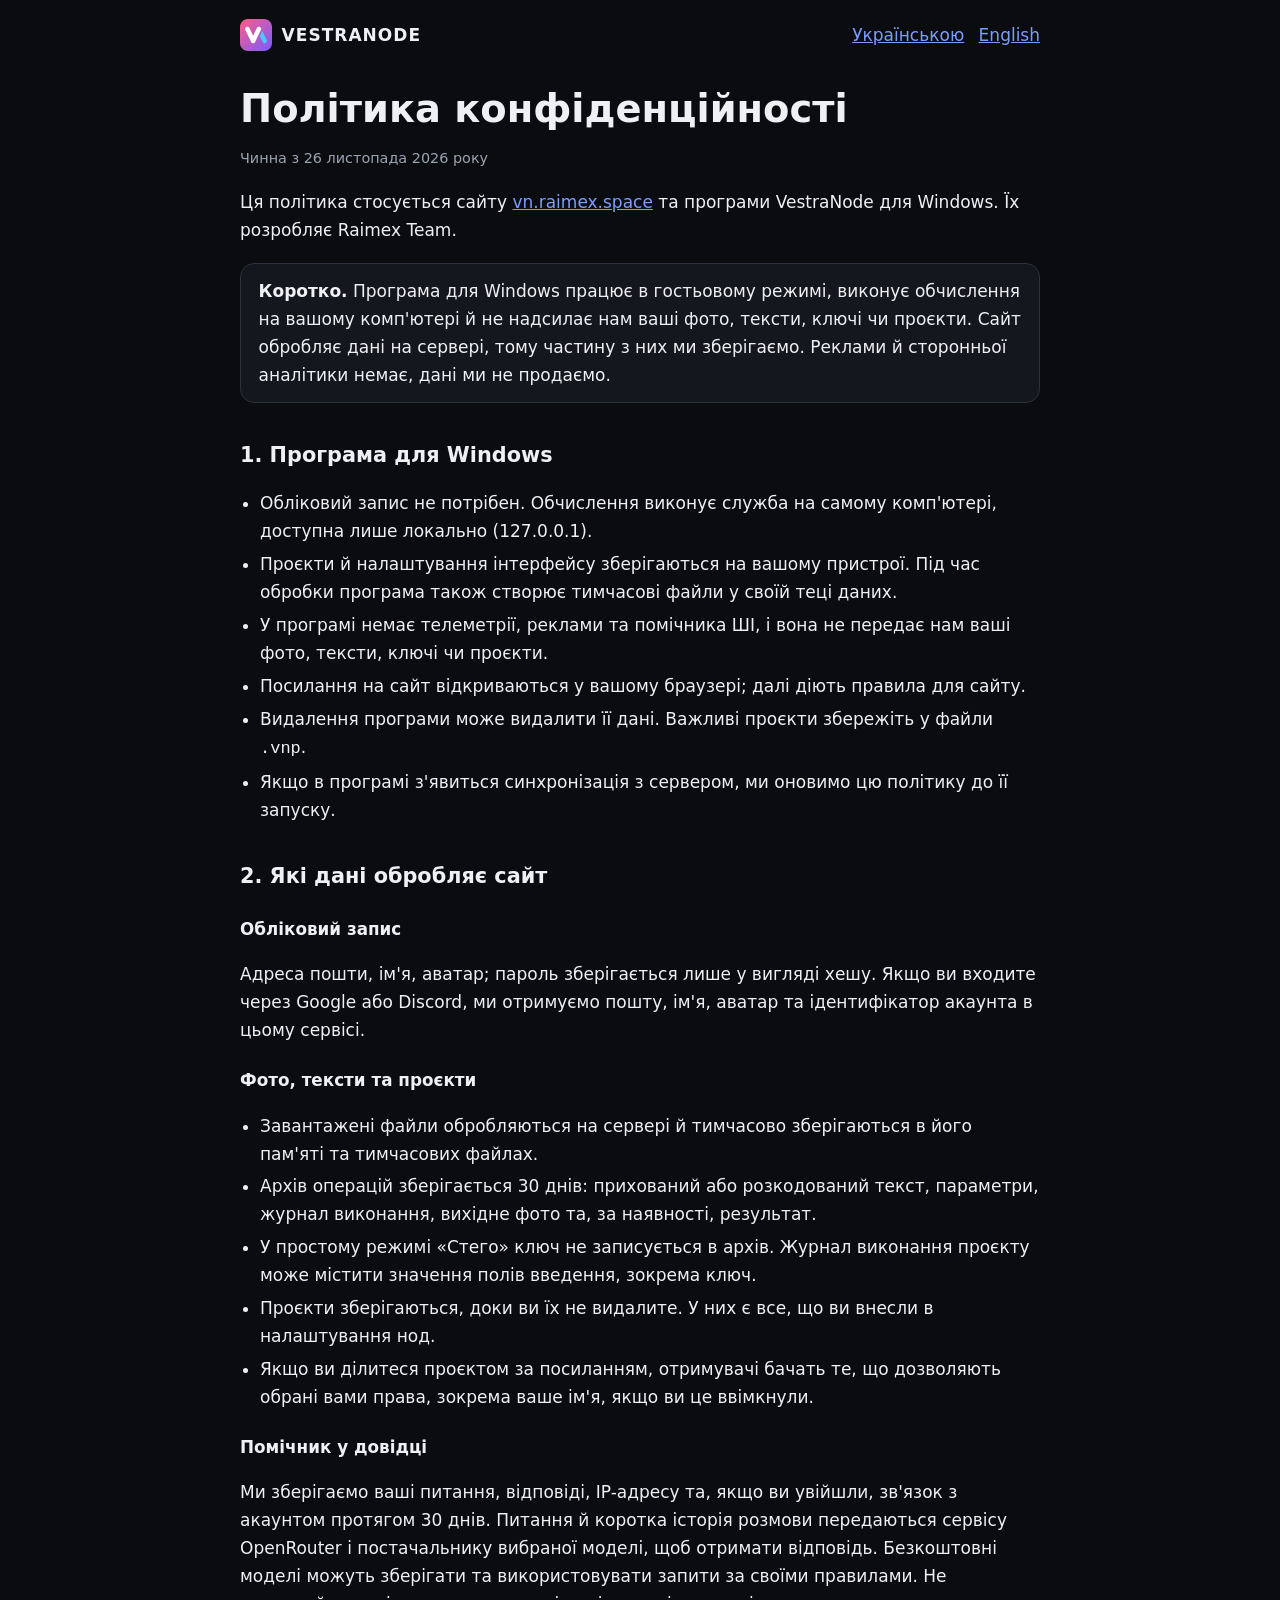
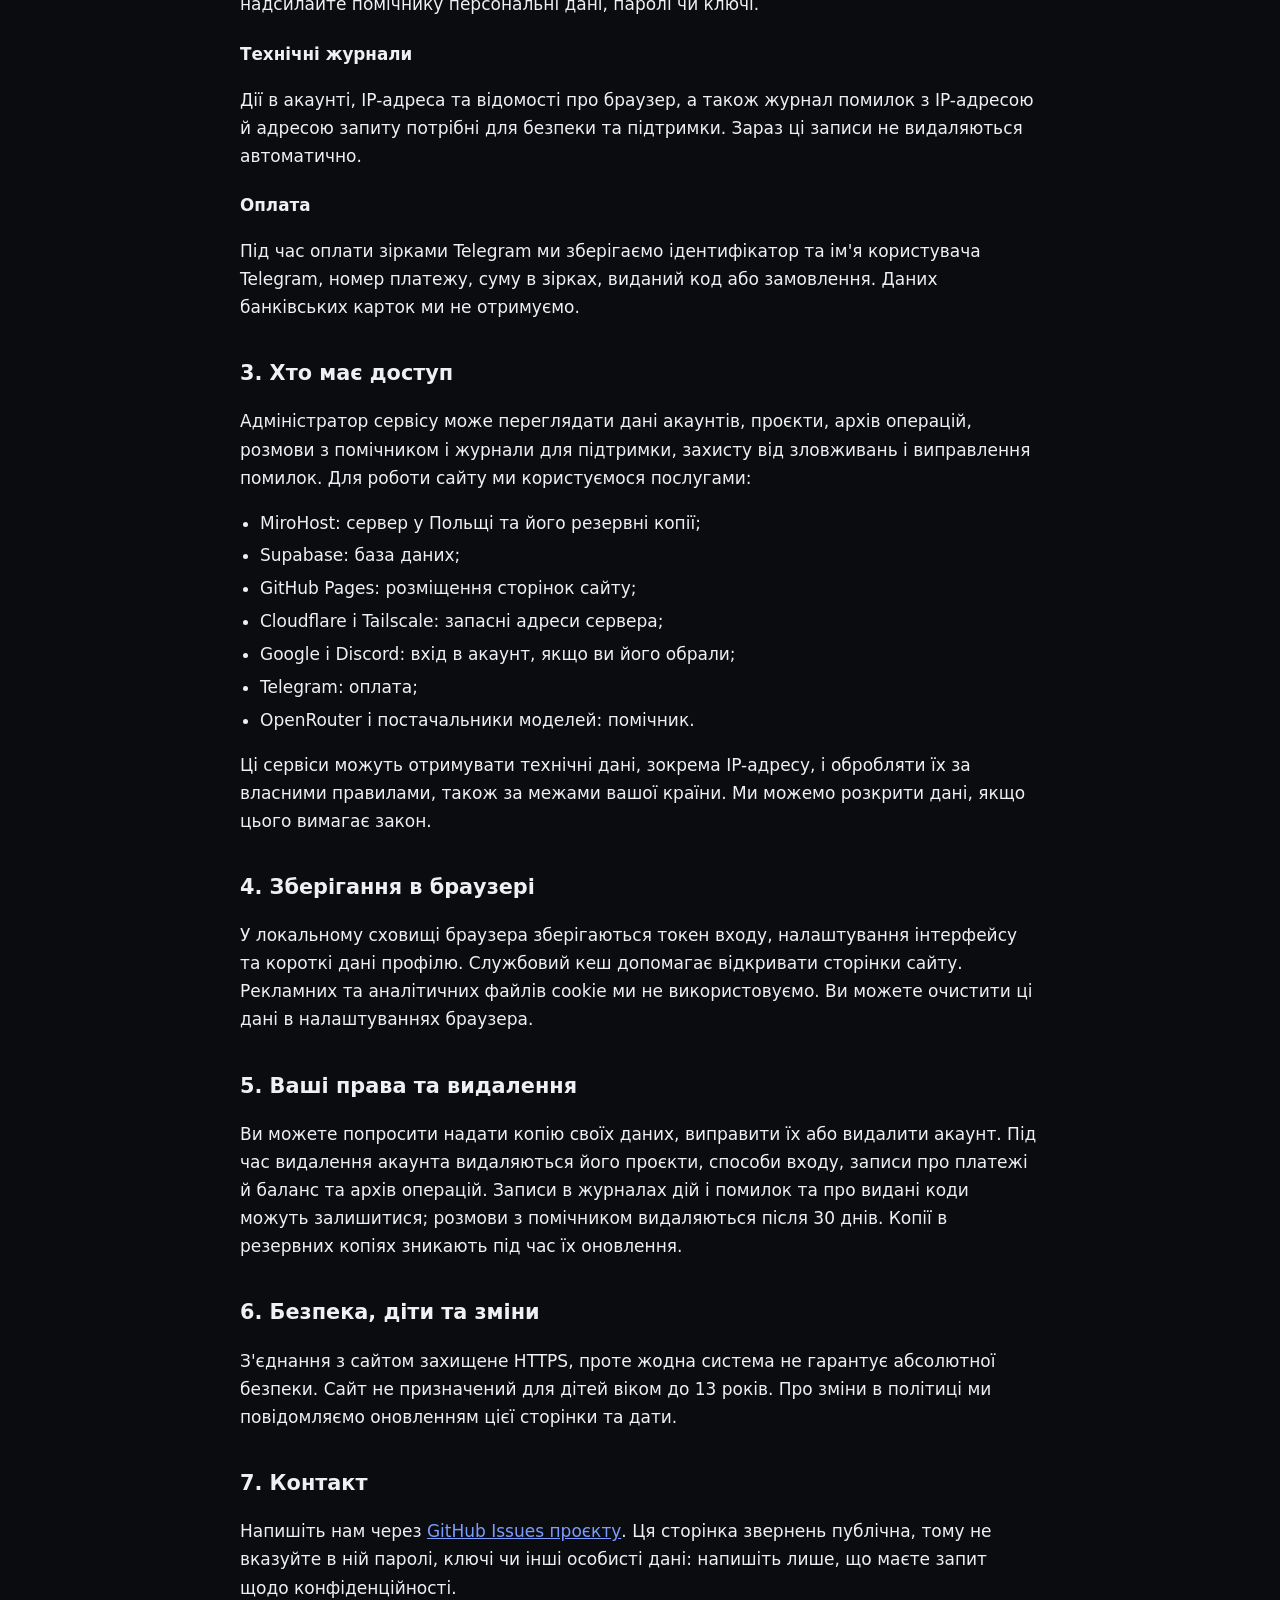
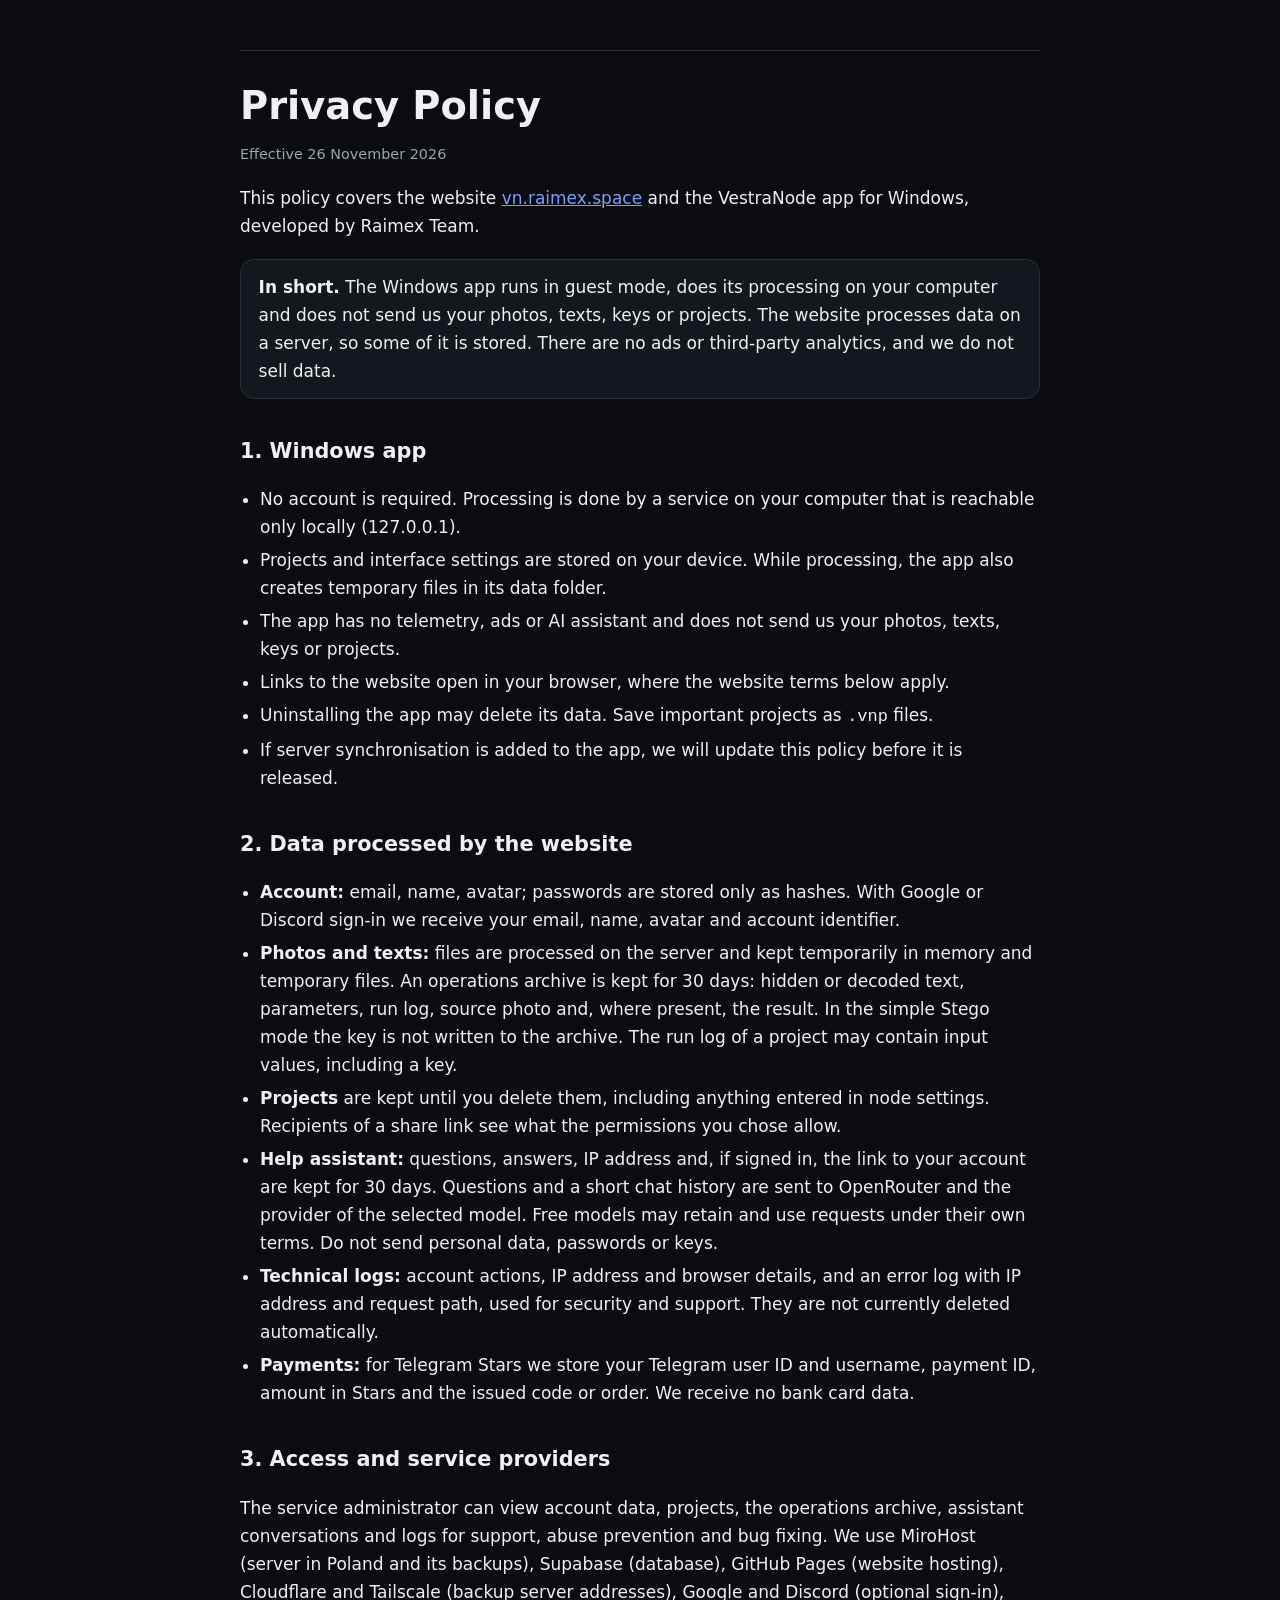
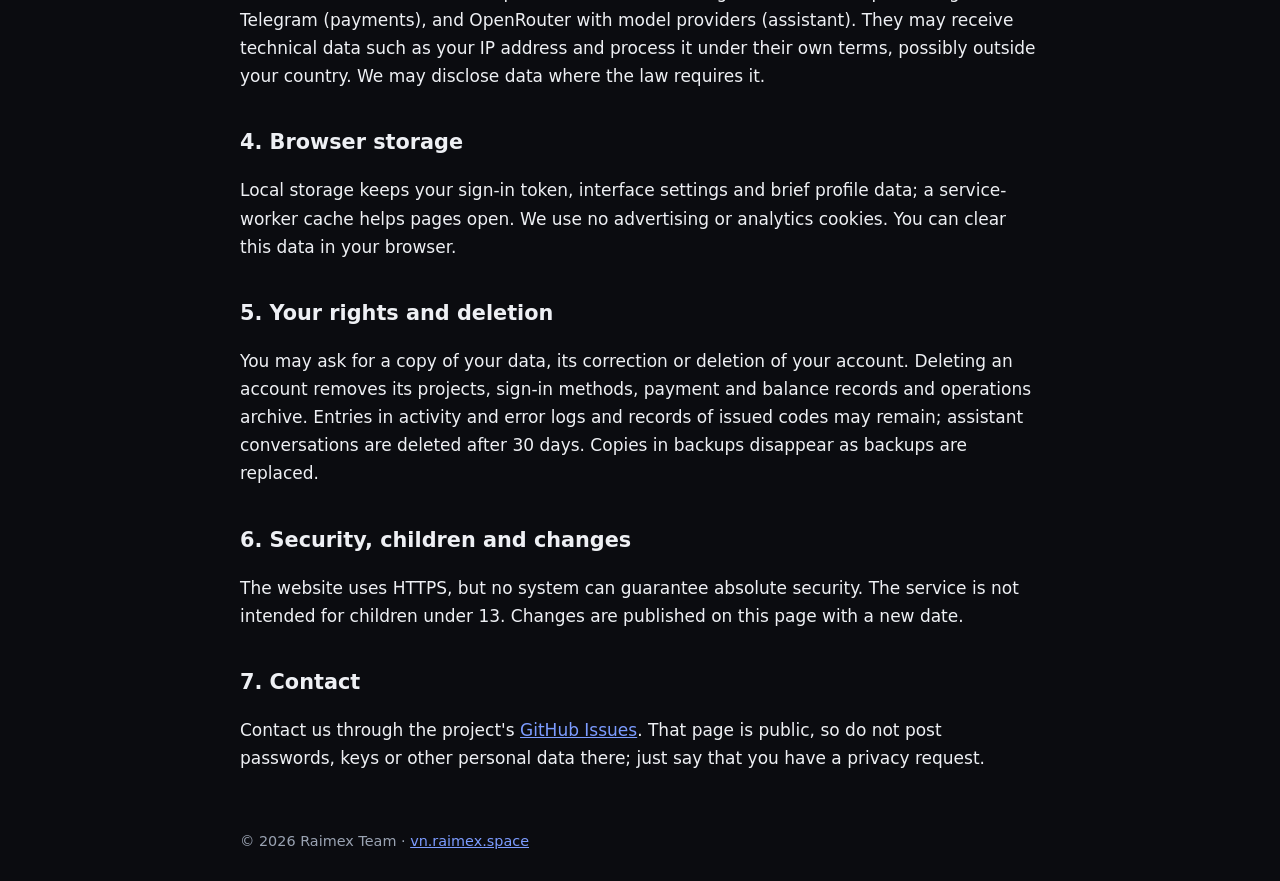
==== privacy/index.html @ bbe7aa7d "Add privacy policy page (uk/en) with footer link Co-Authored-By: Claude Sonnet 5.5 <noreply@anthropi" ====
<!doctype html>
<html lang="uk">
<head>
  <meta charset="utf-8">
  <meta name="viewport" content="width=device-width, initial-scale=1">
  <title>Політика конфіденційності — VestraNode</title>
  <meta name="description" content="Які дані обробляють сайт VestraNode і програма VestraNode для Windows, де вони зберігаються і як їх видалити.">
  <link rel="canonical" href="https://vn.raimex.space/privacy/">
  <link rel="icon" href="/img/favicon.svg" type="image/svg+xml">
  <meta name="theme-color" content="#0b0c10">
  <style>
    :root { color-scheme: dark; --bg: #0b0c10; --card: #15171e; --text: #eef0f4; --muted: #9aa3b2; --accent: #7c9cff; --line: #2b303c; }
    * { box-sizing: border-box; }
    body { margin: 0; background: var(--bg); color: var(--text); font: 17px/1.65 system-ui, -apple-system, "Segoe UI", Roboto, Arial, sans-serif; }
    header, main, footer { max-width: 52rem; margin: 0 auto; padding: 0 16px; }
    header { display: flex; align-items: center; justify-content: space-between; gap: 1rem; padding-top: 1.2rem; padding-bottom: 1.2rem; flex-wrap: wrap; }
    .brand { display: inline-flex; align-items: center; gap: .6rem; color: var(--text); text-decoration: none; font-weight: 800; letter-spacing: .06em; }
    .brand img { width: 2rem; height: 2rem; }
    nav a { margin-left: .9rem; }
    a { color: var(--accent); overflow-wrap: anywhere; }
    h1 { font-size: clamp(1.7rem, 5vw, 2.4rem); margin: 1rem 0 .3rem; line-height: 1.2; }
    h2 { font-size: 1.3rem; margin: 2.2rem 0 .6rem; }
    h3 { font-size: 1.05rem; margin: 1.4rem 0 .4rem; }
    ul { padding-left: 1.25rem; } li { margin: .3rem 0; }
    .date, footer { color: var(--muted); font-size: .9rem; }
    .box { background: var(--card); border: 1px solid var(--line); border-radius: 14px; padding: .8rem 1.1rem; margin: 1.2rem 0; }
    section + section { border-top: 1px solid var(--line); margin-top: 3rem; padding-top: 1rem; }
    footer { padding-top: 2.5rem; padding-bottom: 2rem; }
  </style>
</head>
<body>
  <header>
    <a class="brand" href="/"><img src="/img/logo-1024.png" alt="" width="32" height="32">VESTRANODE</a>
    <nav><a href="#uk">Українською</a><a href="#en">English</a></nav>
  </header>
  <main>
    <section id="uk" lang="uk">
      <h1>Політика конфіденційності</h1>
      <p class="date">Чинна з 26 листопада 2026 року</p>
      <p>Ця політика стосується сайту <a href="https://vn.raimex.space/">vn.raimex.space</a> та програми VestraNode для Windows. Їх розробляє Raimex Team.</p>
      <div class="box"><b>Коротко.</b> Програма для Windows працює в гостьовому режимі, виконує обчислення на вашому комп'ютері й не надсилає нам ваші фото, тексти, ключі чи проєкти. Сайт обробляє дані на сервері, тому частину з них ми зберігаємо. Реклами й сторонньої аналітики немає, дані ми не продаємо.</div>

      <h2>1. Програма для Windows</h2>
      <ul>
        <li>Обліковий запис не потрібен. Обчислення виконує служба на самому комп'ютері, доступна лише локально (127.0.0.1).</li>
        <li>Проєкти й налаштування інтерфейсу зберігаються на вашому пристрої. Під час обробки програма також створює тимчасові файли у своїй теці даних.</li>
        <li>У програмі немає телеметрії, реклами та помічника ШІ, і вона не передає нам ваші фото, тексти, ключі чи проєкти.</li>
        <li>Посилання на сайт відкриваються у вашому браузері; далі діють правила для сайту.</li>
        <li>Видалення програми може видалити її дані. Важливі проєкти збережіть у файли <code>.vnp</code>.</li>
        <li>Якщо в програмі з'явиться синхронізація з сервером, ми оновимо цю політику до її запуску.</li>
      </ul>

      <h2>2. Які дані обробляє сайт</h2>
      <h3>Обліковий запис</h3>
      <p>Адреса пошти, ім'я, аватар; пароль зберігається лише у вигляді хешу. Якщо ви входите через Google або Discord, ми отримуємо пошту, ім'я, аватар та ідентифікатор акаунта в цьому сервісі.</p>
      <h3>Фото, тексти та проєкти</h3>
      <ul>
        <li>Завантажені файли обробляються на сервері й тимчасово зберігаються в його пам'яті та тимчасових файлах.</li>
        <li>Архів операцій зберігається 30 днів: прихований або розкодований текст, параметри, журнал виконання, вихідне фото та, за наявності, результат.</li>
        <li>У простому режимі «Стего» ключ не записується в архів. Журнал виконання проєкту може містити значення полів введення, зокрема ключ.</li>
        <li>Проєкти зберігаються, доки ви їх не видалите. У них є все, що ви внесли в налаштування нод.</li>
        <li>Якщо ви ділитеся проєктом за посиланням, отримувачі бачать те, що дозволяють обрані вами права, зокрема ваше ім'я, якщо ви це ввімкнули.</li>
      </ul>
      <h3>Помічник у довідці</h3>
      <p>Ми зберігаємо ваші питання, відповіді, IP-адресу та, якщо ви увійшли, зв'язок з акаунтом протягом 30 днів. Питання й коротка історія розмови передаються сервісу OpenRouter і постачальнику вибраної моделі, щоб отримати відповідь. Безкоштовні моделі можуть зберігати та використовувати запити за своїми правилами. Не надсилайте помічнику персональні дані, паролі чи ключі.</p>
      <h3>Технічні журнали</h3>
      <p>Дії в акаунті, IP-адреса та відомості про браузер, а також журнал помилок з IP-адресою й адресою запиту потрібні для безпеки та підтримки. Зараз ці записи не видаляються автоматично.</p>
      <h3>Оплата</h3>
      <p>Під час оплати зірками Telegram ми зберігаємо ідентифікатор та ім'я користувача Telegram, номер платежу, суму в зірках, виданий код або замовлення. Даних банківських карток ми не отримуємо.</p>

      <h2>3. Хто має доступ</h2>
      <p>Адміністратор сервісу може переглядати дані акаунтів, проєкти, архів операцій, розмови з помічником і журнали для підтримки, захисту від зловживань і виправлення помилок. Для роботи сайту ми користуємося послугами:</p>
      <ul>
        <li>MiroHost: сервер у Польщі та його резервні копії;</li>
        <li>Supabase: база даних;</li>
        <li>GitHub Pages: розміщення сторінок сайту;</li>
        <li>Cloudflare і Tailscale: запасні адреси сервера;</li>
        <li>Google і Discord: вхід в акаунт, якщо ви його обрали;</li>
        <li>Telegram: оплата;</li>
        <li>OpenRouter і постачальники моделей: помічник.</li>
      </ul>
      <p>Ці сервіси можуть отримувати технічні дані, зокрема IP-адресу, і обробляти їх за власними правилами, також за межами вашої країни. Ми можемо розкрити дані, якщо цього вимагає закон.</p>

      <h2>4. Зберігання в браузері</h2>
      <p>У локальному сховищі браузера зберігаються токен входу, налаштування інтерфейсу та короткі дані профілю. Службовий кеш допомагає відкривати сторінки сайту. Рекламних та аналітичних файлів cookie ми не використовуємо. Ви можете очистити ці дані в налаштуваннях браузера.</p>

      <h2>5. Ваші права та видалення</h2>
      <p>Ви можете попросити надати копію своїх даних, виправити їх або видалити акаунт. Під час видалення акаунта видаляються його проєкти, способи входу, записи про платежі й баланс та архів операцій. Записи в журналах дій і помилок та про видані коди можуть залишитися; розмови з помічником видаляються після 30 днів. Копії в резервних копіях зникають під час їх оновлення.</p>

      <h2>6. Безпека, діти та зміни</h2>
      <p>З'єднання з сайтом захищене HTTPS, проте жодна система не гарантує абсолютної безпеки. Сайт не призначений для дітей віком до 13 років. Про зміни в політиці ми повідомляємо оновленням цієї сторінки та дати.</p>

      <h2>7. Контакт</h2>
      <p>Напишіть нам через <a href="https://github.com/VestraNode/Chunky/issues" rel="noopener">GitHub Issues проєкту</a>. Ця сторінка звернень публічна, тому не вказуйте в ній паролі, ключі чи інші особисті дані: напишіть лише, що маєте запит щодо конфіденційності.</p>
    </section>

    <section id="en" lang="en">
      <h1>Privacy Policy</h1>
      <p class="date">Effective 26 November 2026</p>
      <p>This policy covers the website <a href="https://vn.raimex.space/">vn.raimex.space</a> and the VestraNode app for Windows, developed by Raimex Team.</p>
      <div class="box"><b>In short.</b> The Windows app runs in guest mode, does its processing on your computer and does not send us your photos, texts, keys or projects. The website processes data on a server, so some of it is stored. There are no ads or third-party analytics, and we do not sell data.</div>

      <h2>1. Windows app</h2>
      <ul>
        <li>No account is required. Processing is done by a service on your computer that is reachable only locally (127.0.0.1).</li>
        <li>Projects and interface settings are stored on your device. While processing, the app also creates temporary files in its data folder.</li>
        <li>The app has no telemetry, ads or AI assistant and does not send us your photos, texts, keys or projects.</li>
        <li>Links to the website open in your browser, where the website terms below apply.</li>
        <li>Uninstalling the app may delete its data. Save important projects as <code>.vnp</code> files.</li>
        <li>If server synchronisation is added to the app, we will update this policy before it is released.</li>
      </ul>

      <h2>2. Data processed by the website</h2>
      <ul>
        <li><b>Account:</b> email, name, avatar; passwords are stored only as hashes. With Google or Discord sign-in we receive your email, name, avatar and account identifier.</li>
        <li><b>Photos and texts:</b> files are processed on the server and kept temporarily in memory and temporary files. An operations archive is kept for 30 days: hidden or decoded text, parameters, run log, source photo and, where present, the result. In the simple Stego mode the key is not written to the archive. The run log of a project may contain input values, including a key.</li>
        <li><b>Projects</b> are kept until you delete them, including anything entered in node settings. Recipients of a share link see what the permissions you chose allow.</li>
        <li><b>Help assistant:</b> questions, answers, IP address and, if signed in, the link to your account are kept for 30 days. Questions and a short chat history are sent to OpenRouter and the provider of the selected model. Free models may retain and use requests under their own terms. Do not send personal data, passwords or keys.</li>
        <li><b>Technical logs:</b> account actions, IP address and browser details, and an error log with IP address and request path, used for security and support. They are not currently deleted automatically.</li>
        <li><b>Payments:</b> for Telegram Stars we store your Telegram user ID and username, payment ID, amount in Stars and the issued code or order. We receive no bank card data.</li>
      </ul>

      <h2>3. Access and service providers</h2>
      <p>The service administrator can view account data, projects, the operations archive, assistant conversations and logs for support, abuse prevention and bug fixing. We use MiroHost (server in Poland and its backups), Supabase (database), GitHub Pages (website hosting), Cloudflare and Tailscale (backup server addresses), Google and Discord (optional sign-in), Telegram (payments), and OpenRouter with model providers (assistant). They may receive technical data such as your IP address and process it under their own terms, possibly outside your country. We may disclose data where the law requires it.</p>

      <h2>4. Browser storage</h2>
      <p>Local storage keeps your sign-in token, interface settings and brief profile data; a service-worker cache helps pages open. We use no advertising or analytics cookies. You can clear this data in your browser.</p>

      <h2>5. Your rights and deletion</h2>
      <p>You may ask for a copy of your data, its correction or deletion of your account. Deleting an account removes its projects, sign-in methods, payment and balance records and operations archive. Entries in activity and error logs and records of issued codes may remain; assistant conversations are deleted after 30 days. Copies in backups disappear as backups are replaced.</p>

      <h2>6. Security, children and changes</h2>
      <p>The website uses HTTPS, but no system can guarantee absolute security. The service is not intended for children under 13. Changes are published on this page with a new date.</p>

      <h2>7. Contact</h2>
      <p>Contact us through the project's <a href="https://github.com/VestraNode/Chunky/issues" rel="noopener">GitHub Issues</a>. That page is public, so do not post passwords, keys or other personal data there; just say that you have a privacy request.</p>
    </section>
  </main>
  <footer>© 2026 Raimex Team · <a href="/">vn.raimex.space</a></footer>
</body>
</html>
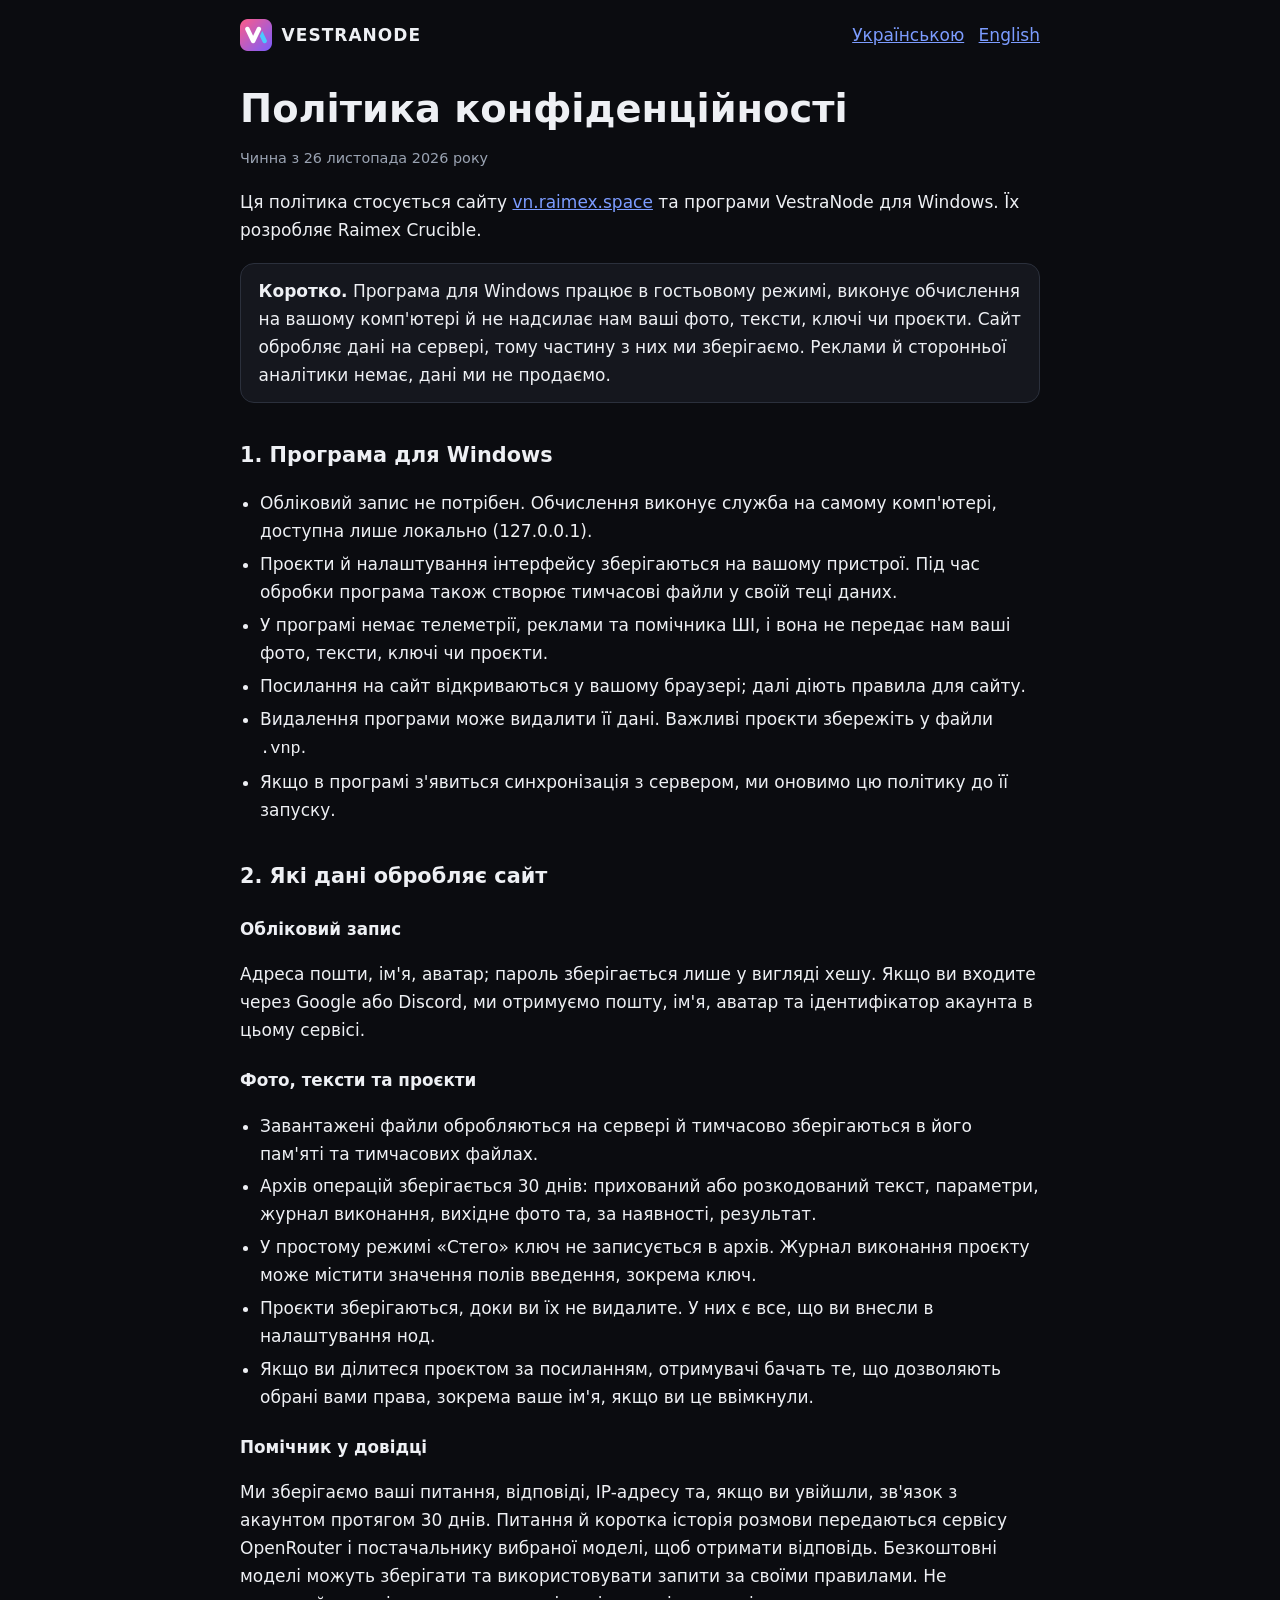
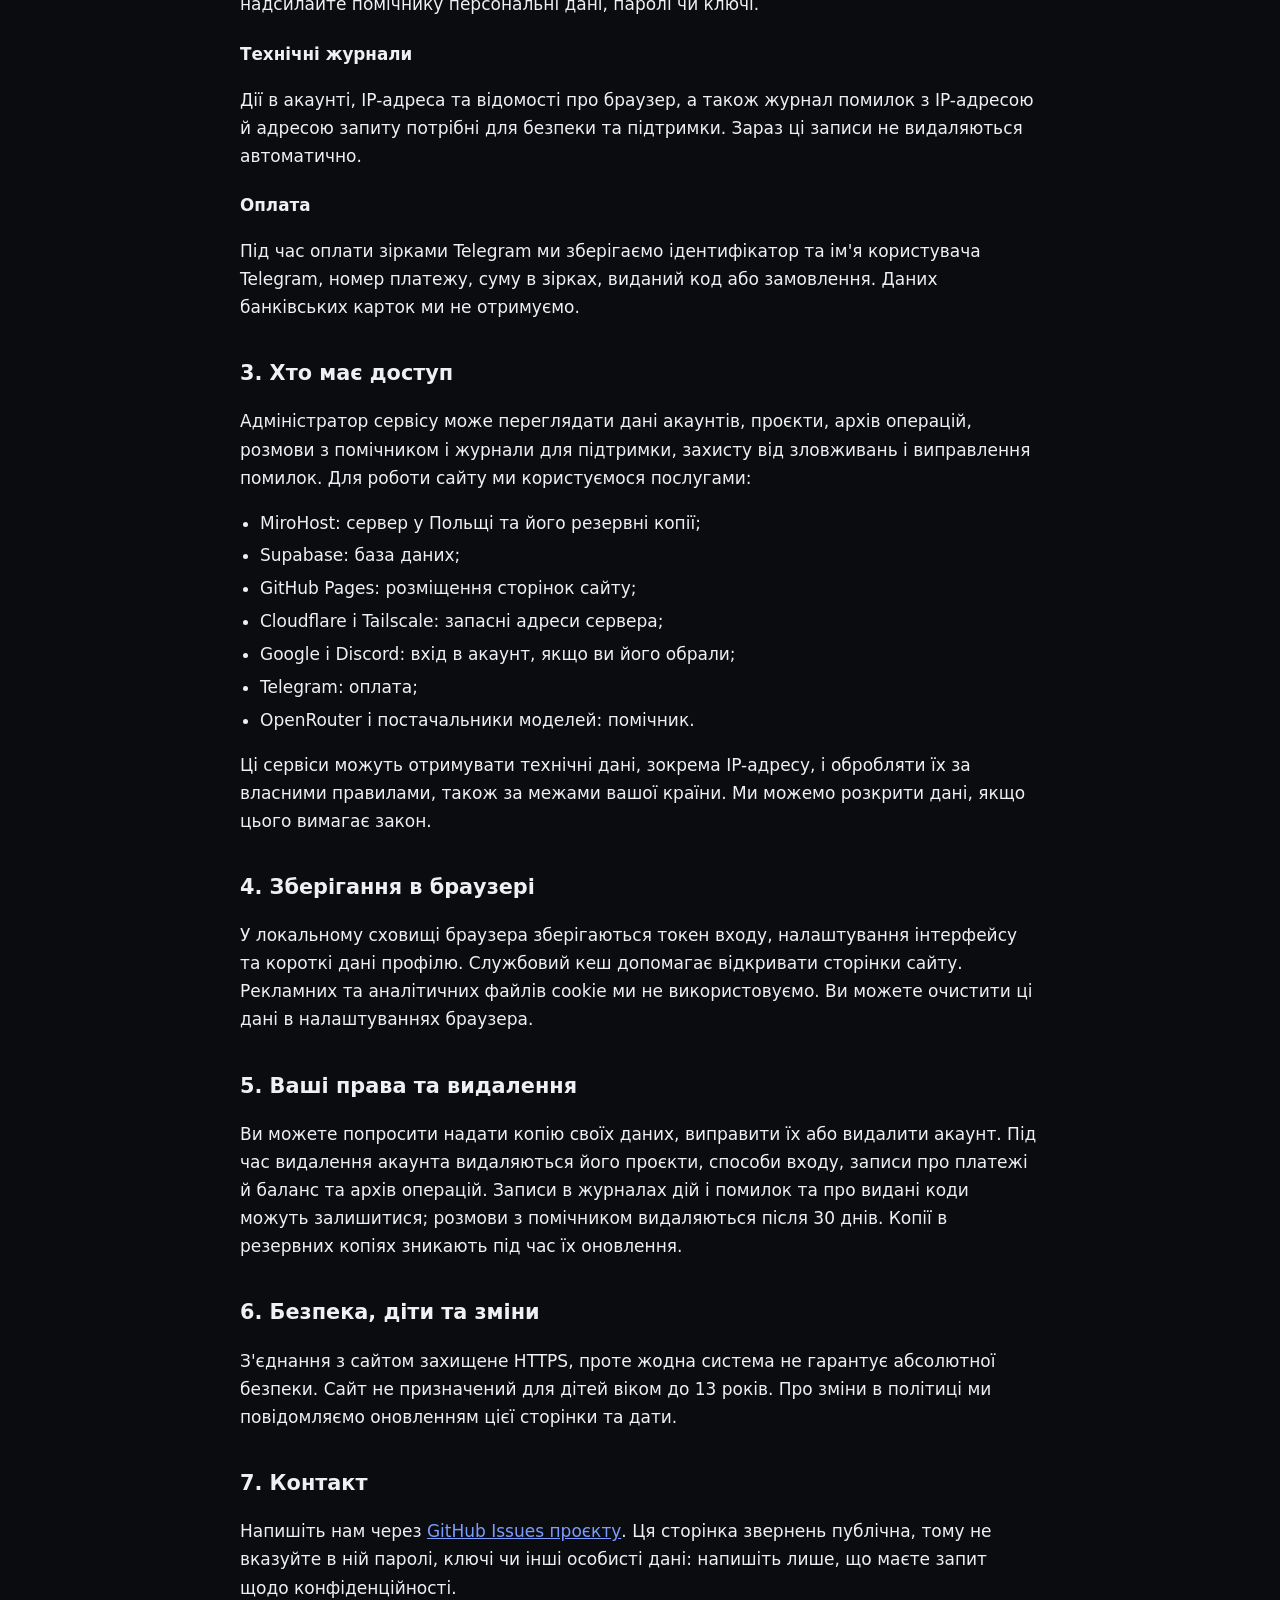
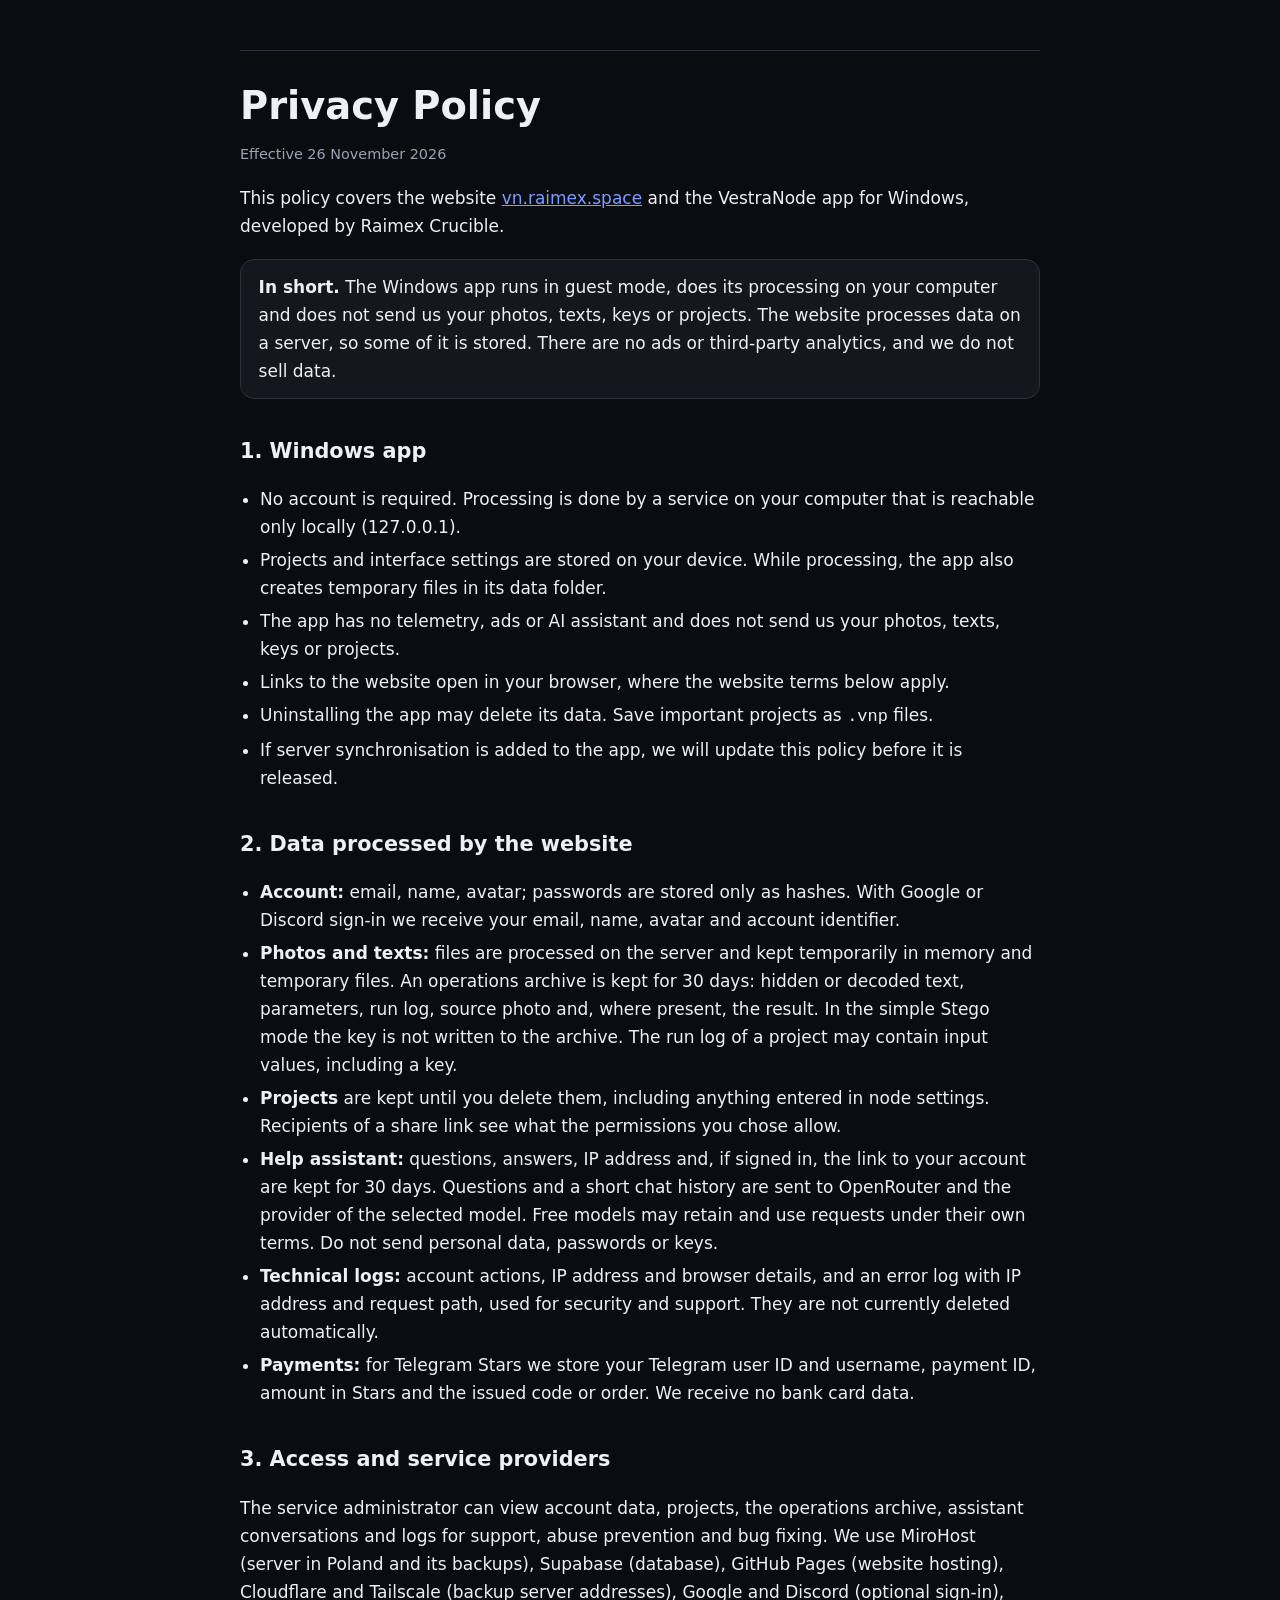
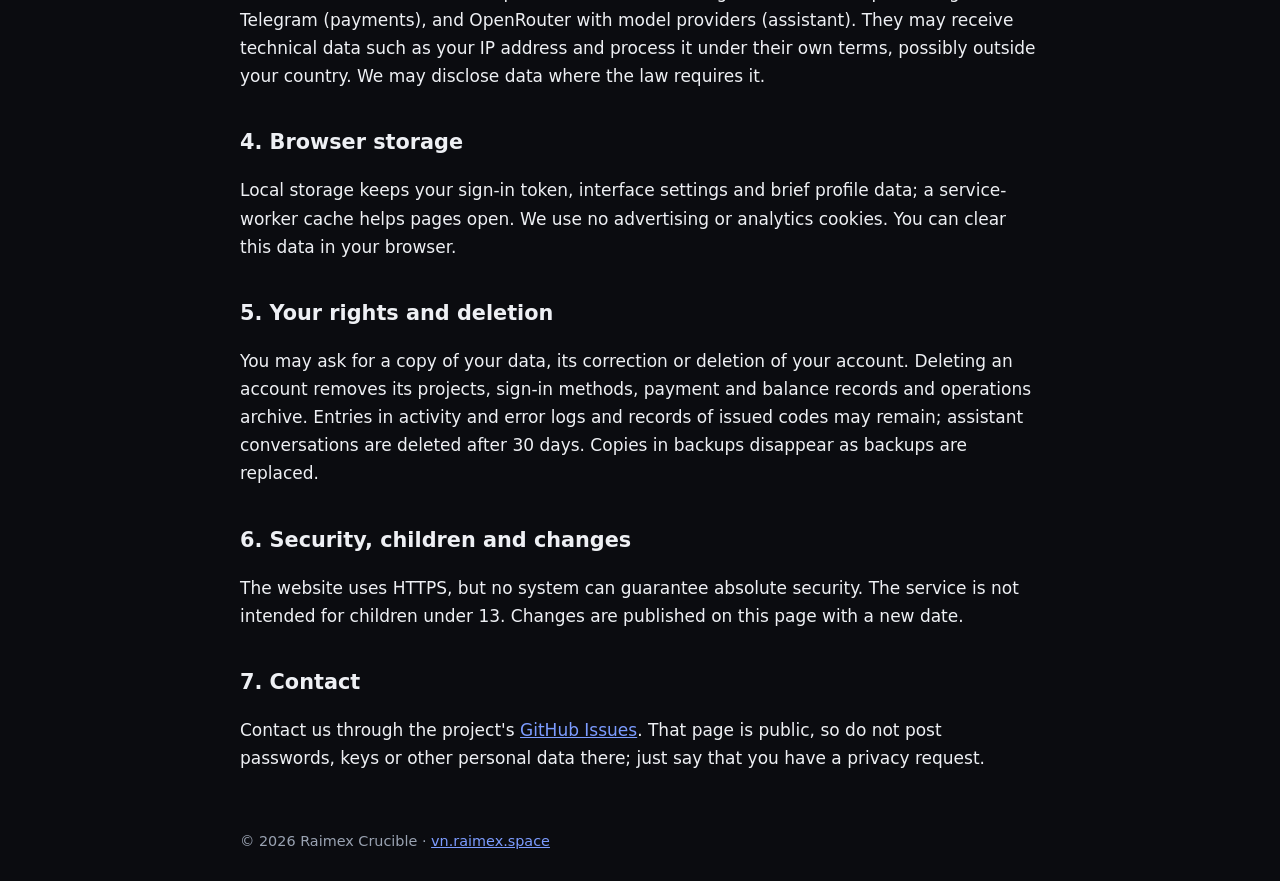
==== commit 376f9df0: "Rename team to Raimex (Raimex Crucible in footers, policy and publisher data) Co-Authored-By: Claude" ====
--- a/privacy/index.html
+++ b/privacy/index.html
@@ -37,7 +37,7 @@
     <section id="uk" lang="uk">
       <h1>Політика конфіденційності</h1>
       <p class="date">Чинна з 26 листопада 2026 року</p>
-      <p>Ця політика стосується сайту <a href="https://vn.raimex.space/">vn.raimex.space</a> та програми VestraNode для Windows. Їх розробляє Raimex Team.</p>
+      <p>Ця політика стосується сайту <a href="https://vn.raimex.space/">vn.raimex.space</a> та програми VestraNode для Windows. Їх розробляє Raimex Crucible.</p>
       <div class="box"><b>Коротко.</b> Програма для Windows працює в гостьовому режимі, виконує обчислення на вашому комп'ютері й не надсилає нам ваші фото, тексти, ключі чи проєкти. Сайт обробляє дані на сервері, тому частину з них ми зберігаємо. Реклами й сторонньої аналітики немає, дані ми не продаємо.</div>
 
       <h2>1. Програма для Windows</h2>
@@ -97,7 +97,7 @@
     <section id="en" lang="en">
       <h1>Privacy Policy</h1>
       <p class="date">Effective 26 November 2026</p>
-      <p>This policy covers the website <a href="https://vn.raimex.space/">vn.raimex.space</a> and the VestraNode app for Windows, developed by Raimex Team.</p>
+      <p>This policy covers the website <a href="https://vn.raimex.space/">vn.raimex.space</a> and the VestraNode app for Windows, developed by Raimex Crucible.</p>
       <div class="box"><b>In short.</b> The Windows app runs in guest mode, does its processing on your computer and does not send us your photos, texts, keys or projects. The website processes data on a server, so some of it is stored. There are no ads or third-party analytics, and we do not sell data.</div>
 
       <h2>1. Windows app</h2>
@@ -136,6 +136,6 @@
       <p>Contact us through the project's <a href="https://github.com/VestraNode/Chunky/issues" rel="noopener">GitHub Issues</a>. That page is public, so do not post passwords, keys or other personal data there; just say that you have a privacy request.</p>
     </section>
   </main>
-  <footer>© 2026 Raimex Team · <a href="/">vn.raimex.space</a></footer>
+  <footer>© 2026 Raimex Crucible · <a href="/">vn.raimex.space</a></footer>
 </body>
 </html>
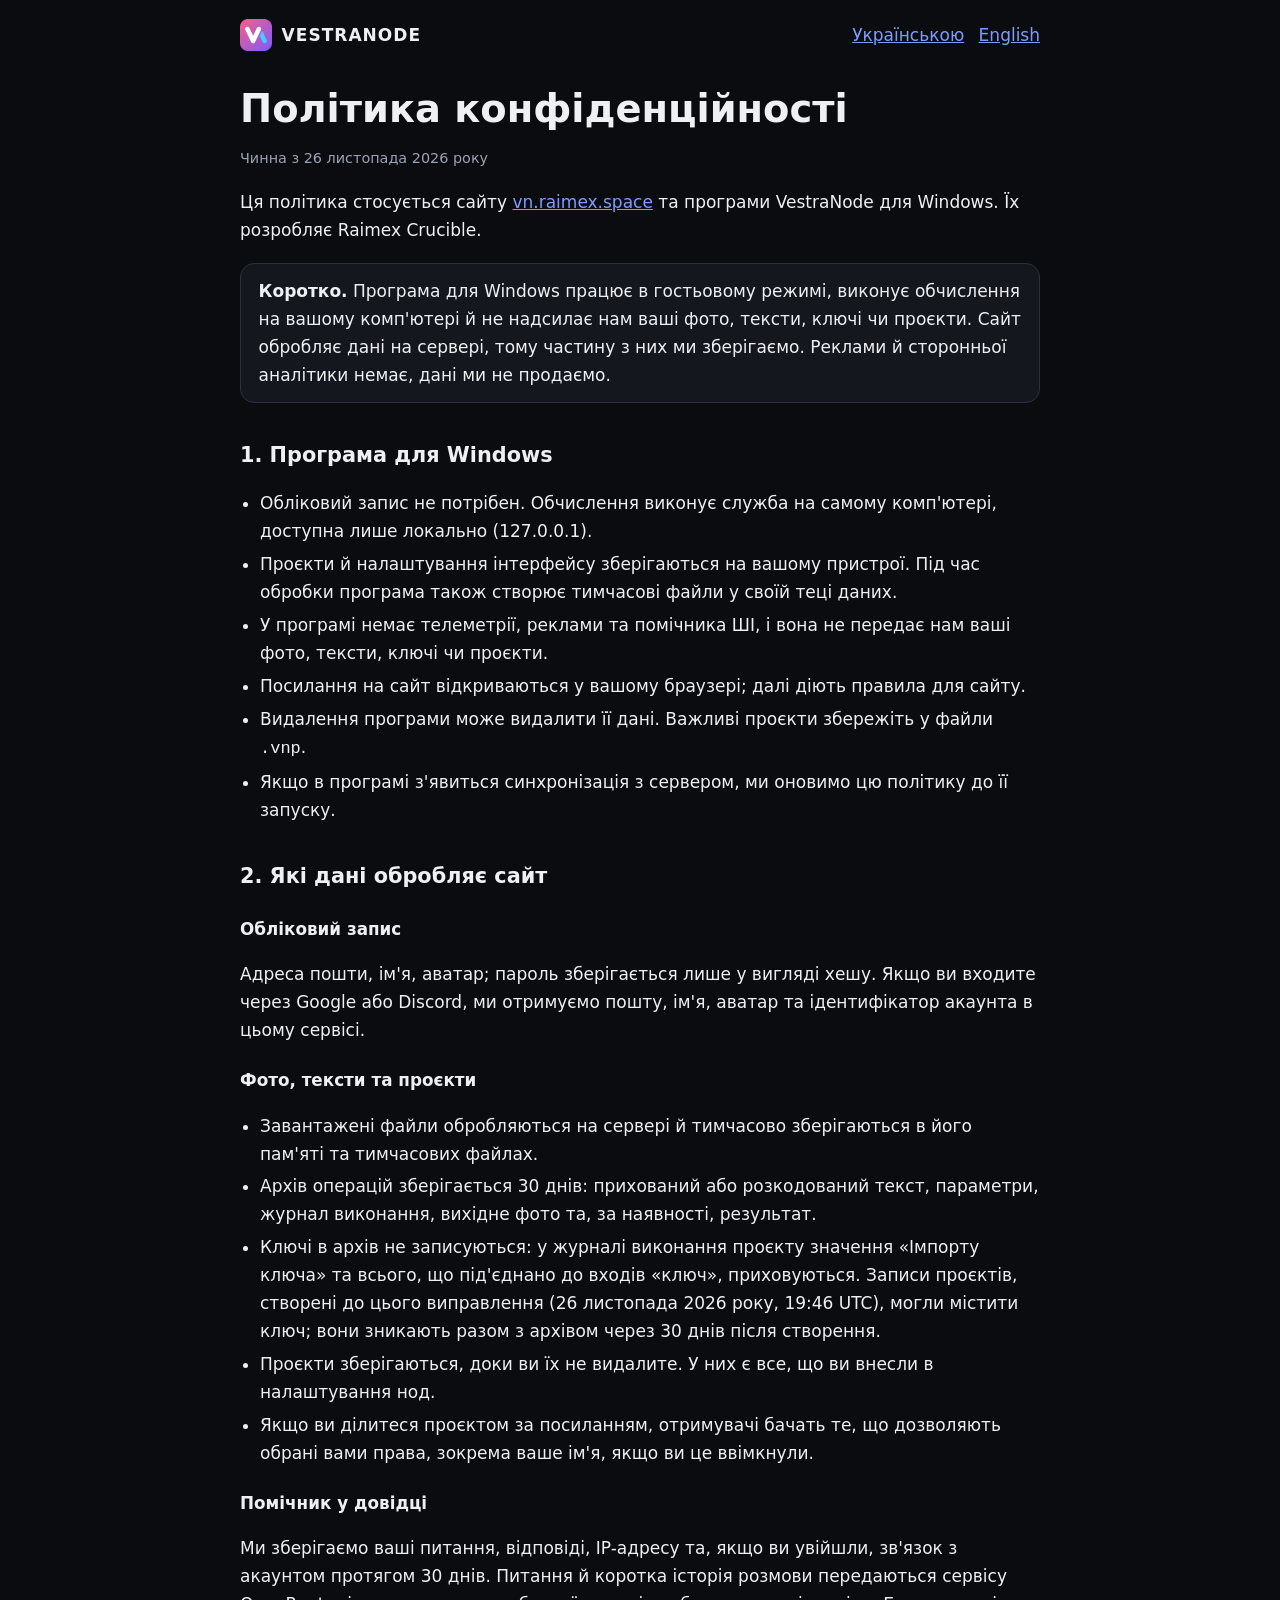
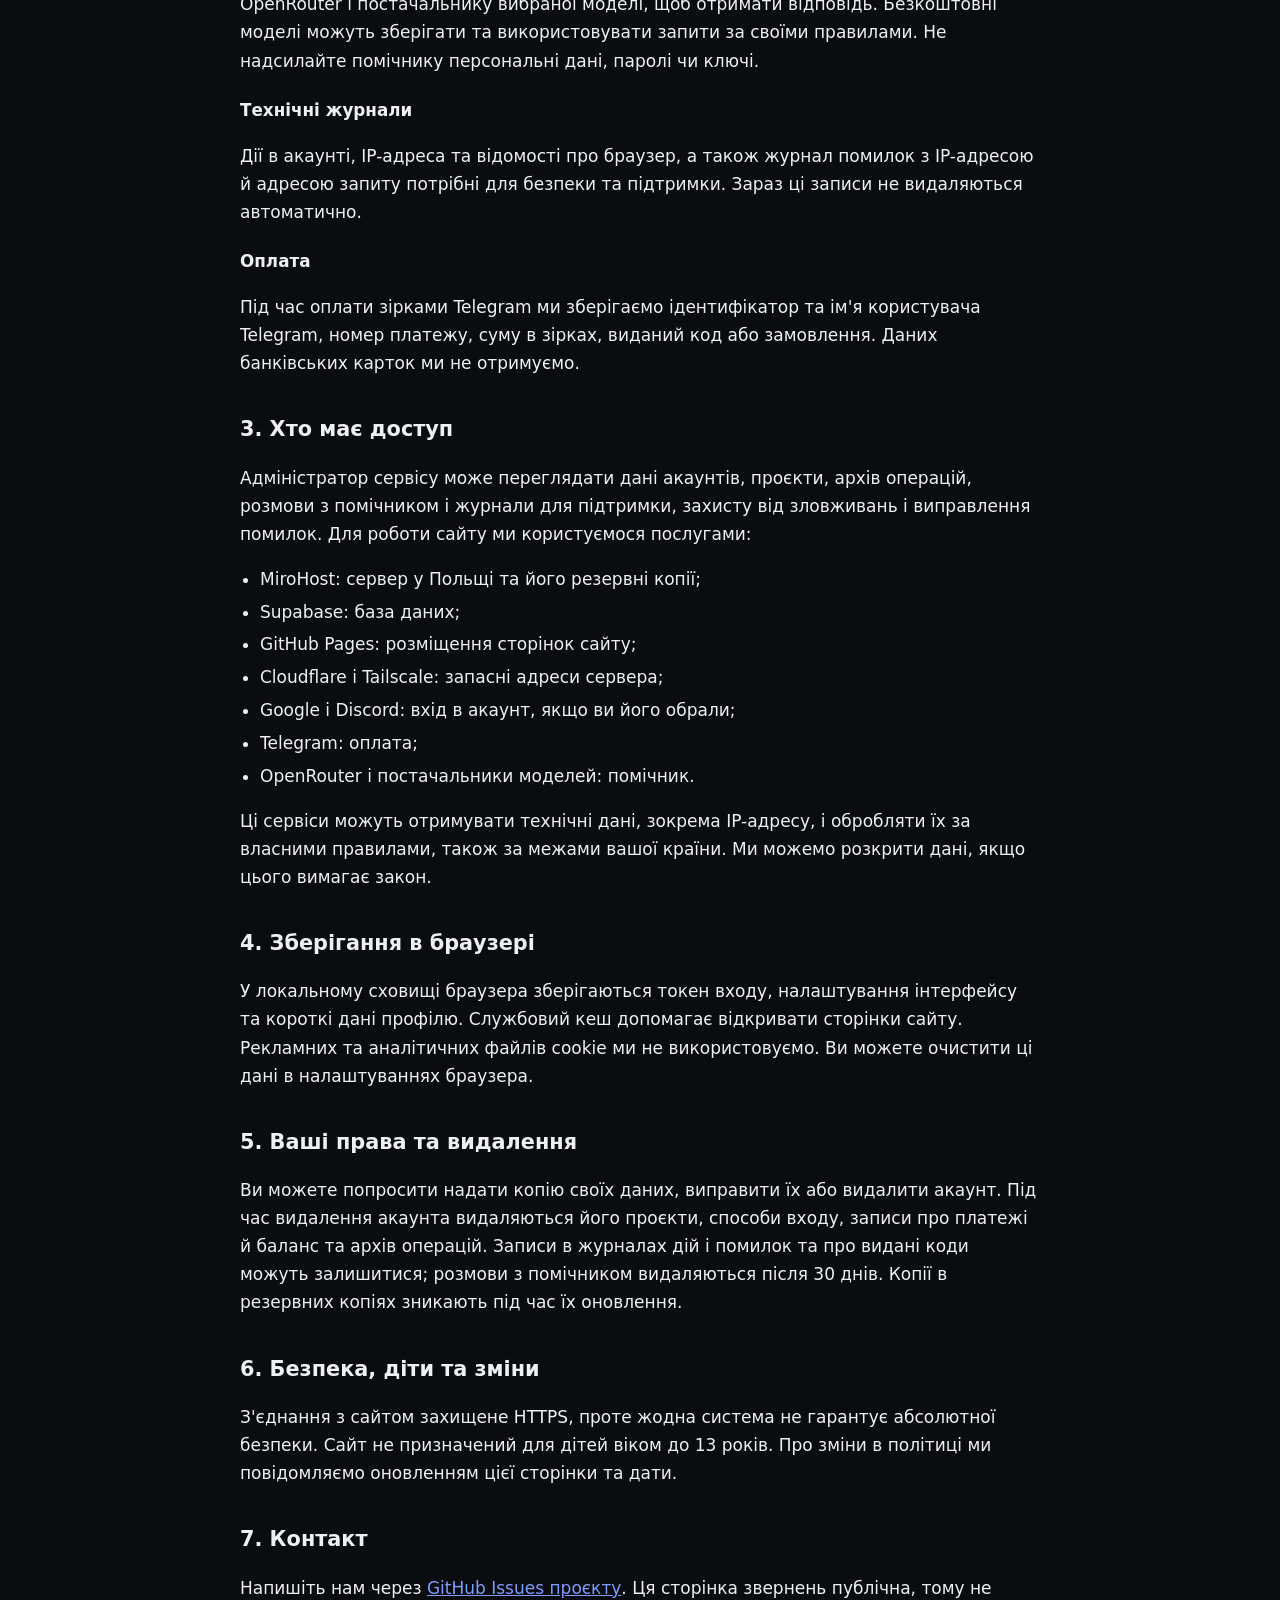
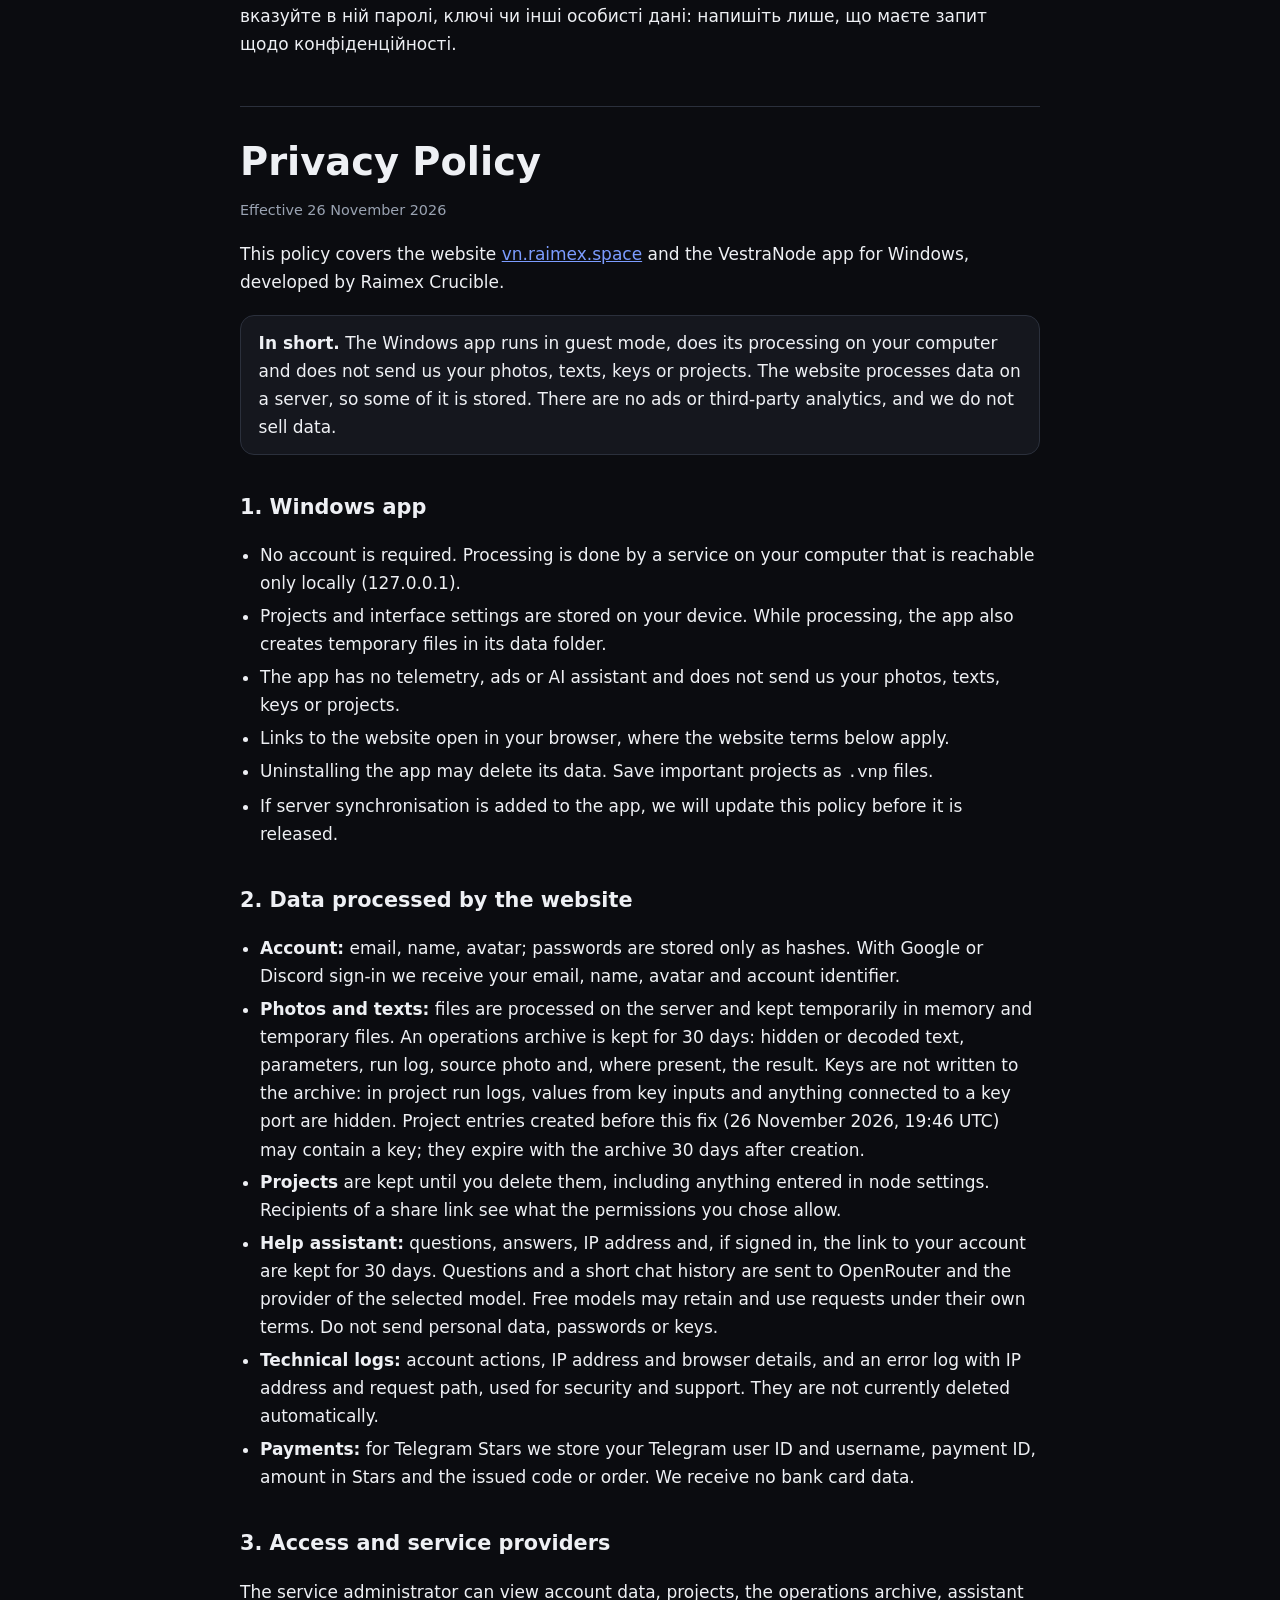
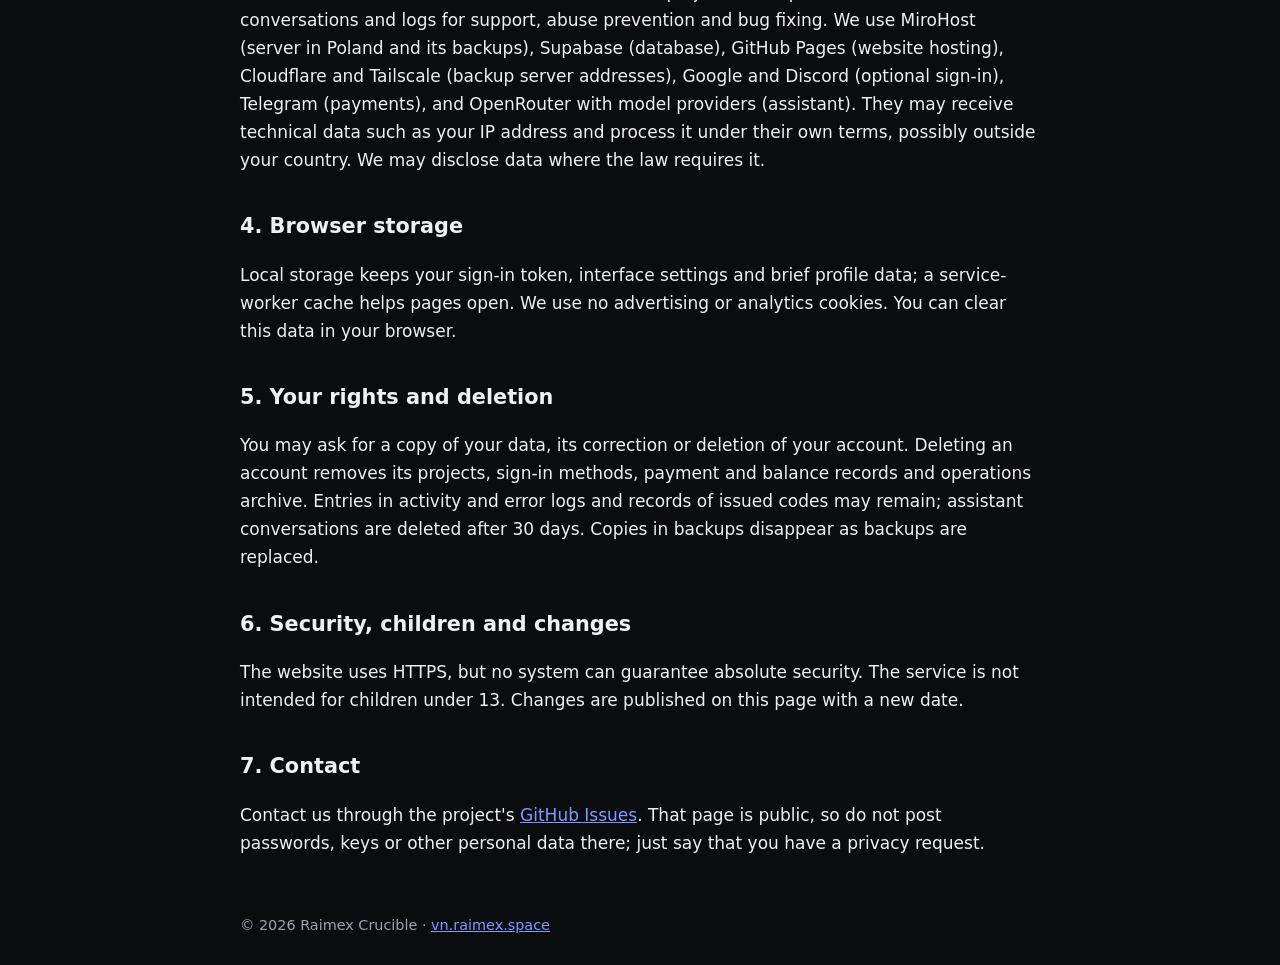
==== commit 7eccda45: "Policy: keys are no longer written to the archive Co-Authored-By: Claude Sonnet 5.5 <noreply@anthrop" ====
--- a/privacy/index.html
+++ b/privacy/index.html
@@ -57,7 +57,7 @@
       <ul>
         <li>Завантажені файли обробляються на сервері й тимчасово зберігаються в його пам'яті та тимчасових файлах.</li>
         <li>Архів операцій зберігається 30 днів: прихований або розкодований текст, параметри, журнал виконання, вихідне фото та, за наявності, результат.</li>
-        <li>У простому режимі «Стего» ключ не записується в архів. Журнал виконання проєкту може містити значення полів введення, зокрема ключ.</li>
+        <li>Ключі в архів не записуються: у журналі виконання проєкту значення «Імпорту ключа» та всього, що під'єднано до входів «ключ», приховуються. Записи проєктів, створені до цього виправлення (26 листопада 2026 року, 19:46 UTC), могли містити ключ; вони зникають разом з архівом через 30 днів після створення.</li>
         <li>Проєкти зберігаються, доки ви їх не видалите. У них є все, що ви внесли в налаштування нод.</li>
         <li>Якщо ви ділитеся проєктом за посиланням, отримувачі бачать те, що дозволяють обрані вами права, зокрема ваше ім'я, якщо ви це ввімкнули.</li>
       </ul>
@@ -113,7 +113,7 @@
       <h2>2. Data processed by the website</h2>
       <ul>
         <li><b>Account:</b> email, name, avatar; passwords are stored only as hashes. With Google or Discord sign-in we receive your email, name, avatar and account identifier.</li>
-        <li><b>Photos and texts:</b> files are processed on the server and kept temporarily in memory and temporary files. An operations archive is kept for 30 days: hidden or decoded text, parameters, run log, source photo and, where present, the result. In the simple Stego mode the key is not written to the archive. The run log of a project may contain input values, including a key.</li>
+        <li><b>Photos and texts:</b> files are processed on the server and kept temporarily in memory and temporary files. An operations archive is kept for 30 days: hidden or decoded text, parameters, run log, source photo and, where present, the result. Keys are not written to the archive: in project run logs, values from key inputs and anything connected to a key port are hidden. Project entries created before this fix (26 November 2026, 19:46 UTC) may contain a key; they expire with the archive 30 days after creation.</li>
         <li><b>Projects</b> are kept until you delete them, including anything entered in node settings. Recipients of a share link see what the permissions you chose allow.</li>
         <li><b>Help assistant:</b> questions, answers, IP address and, if signed in, the link to your account are kept for 30 days. Questions and a short chat history are sent to OpenRouter and the provider of the selected model. Free models may retain and use requests under their own terms. Do not send personal data, passwords or keys.</li>
         <li><b>Technical logs:</b> account actions, IP address and browser details, and an error log with IP address and request path, used for security and support. They are not currently deleted automatically.</li>
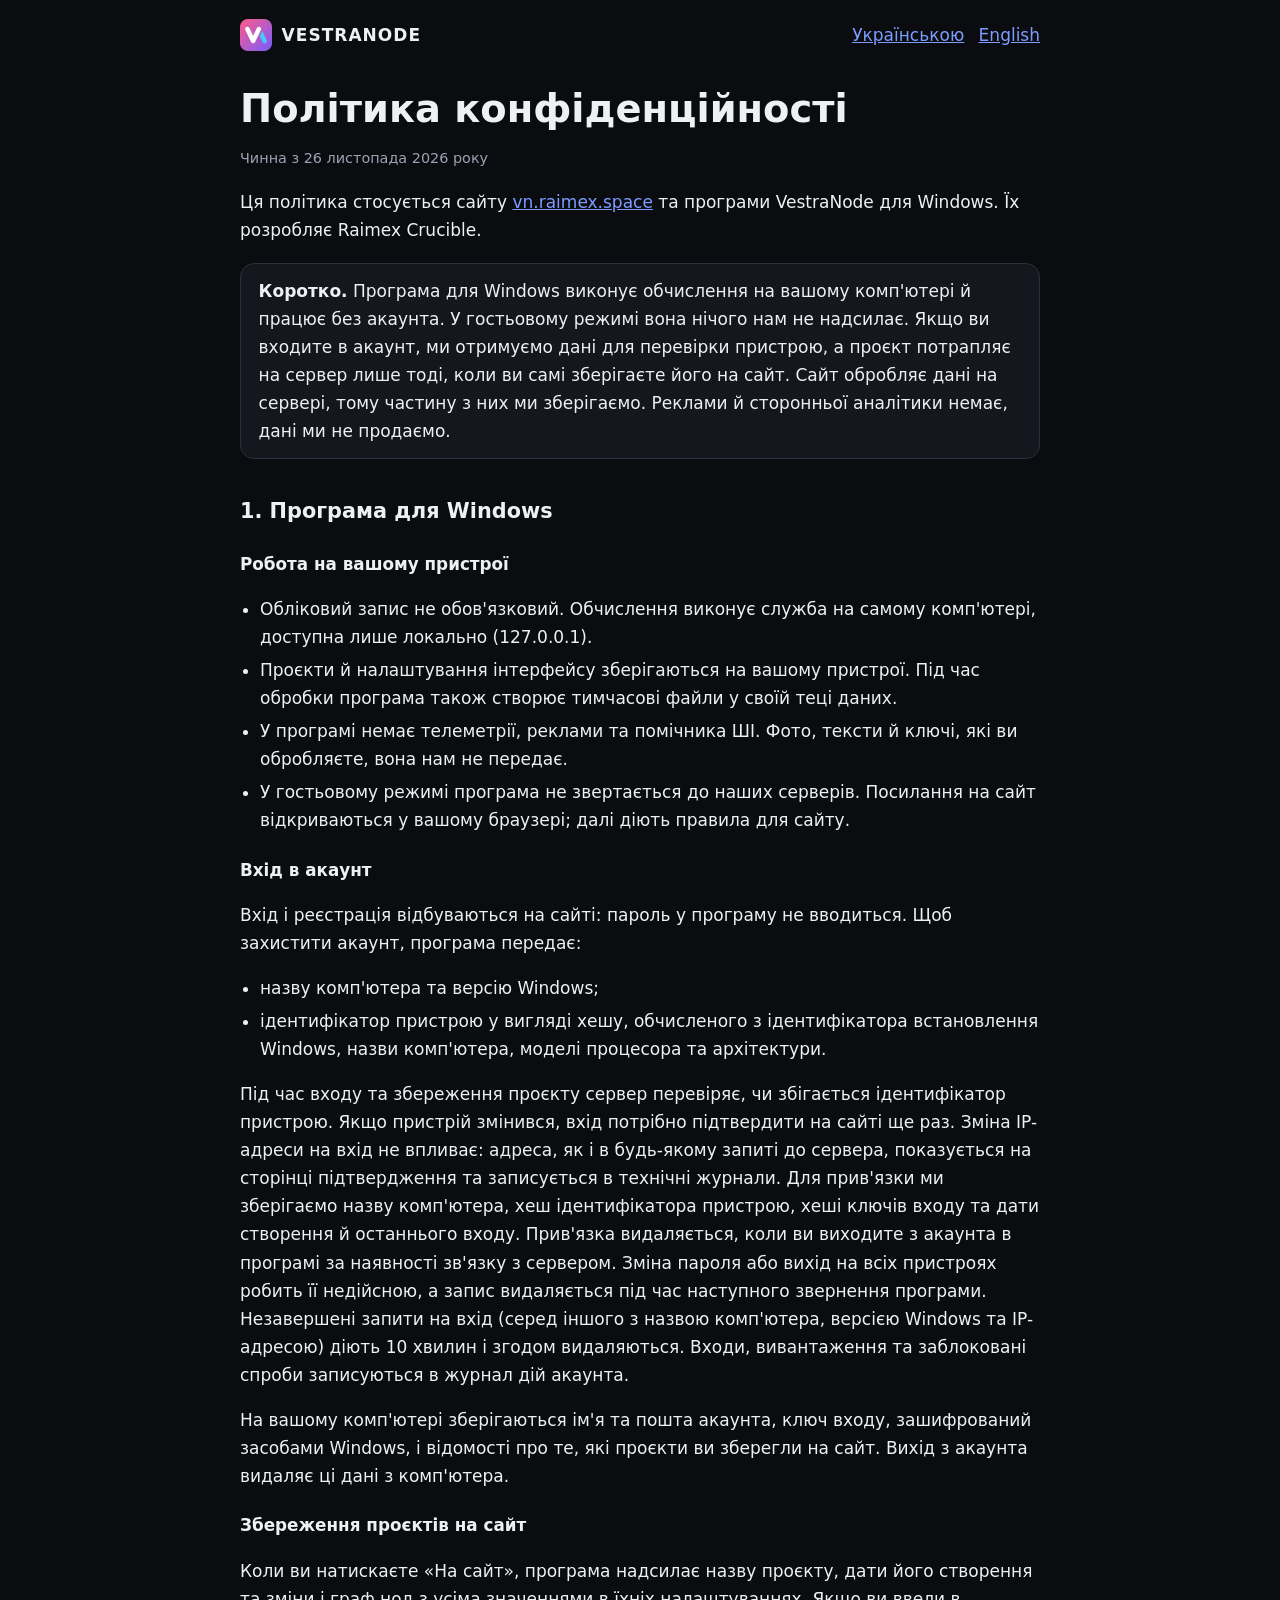
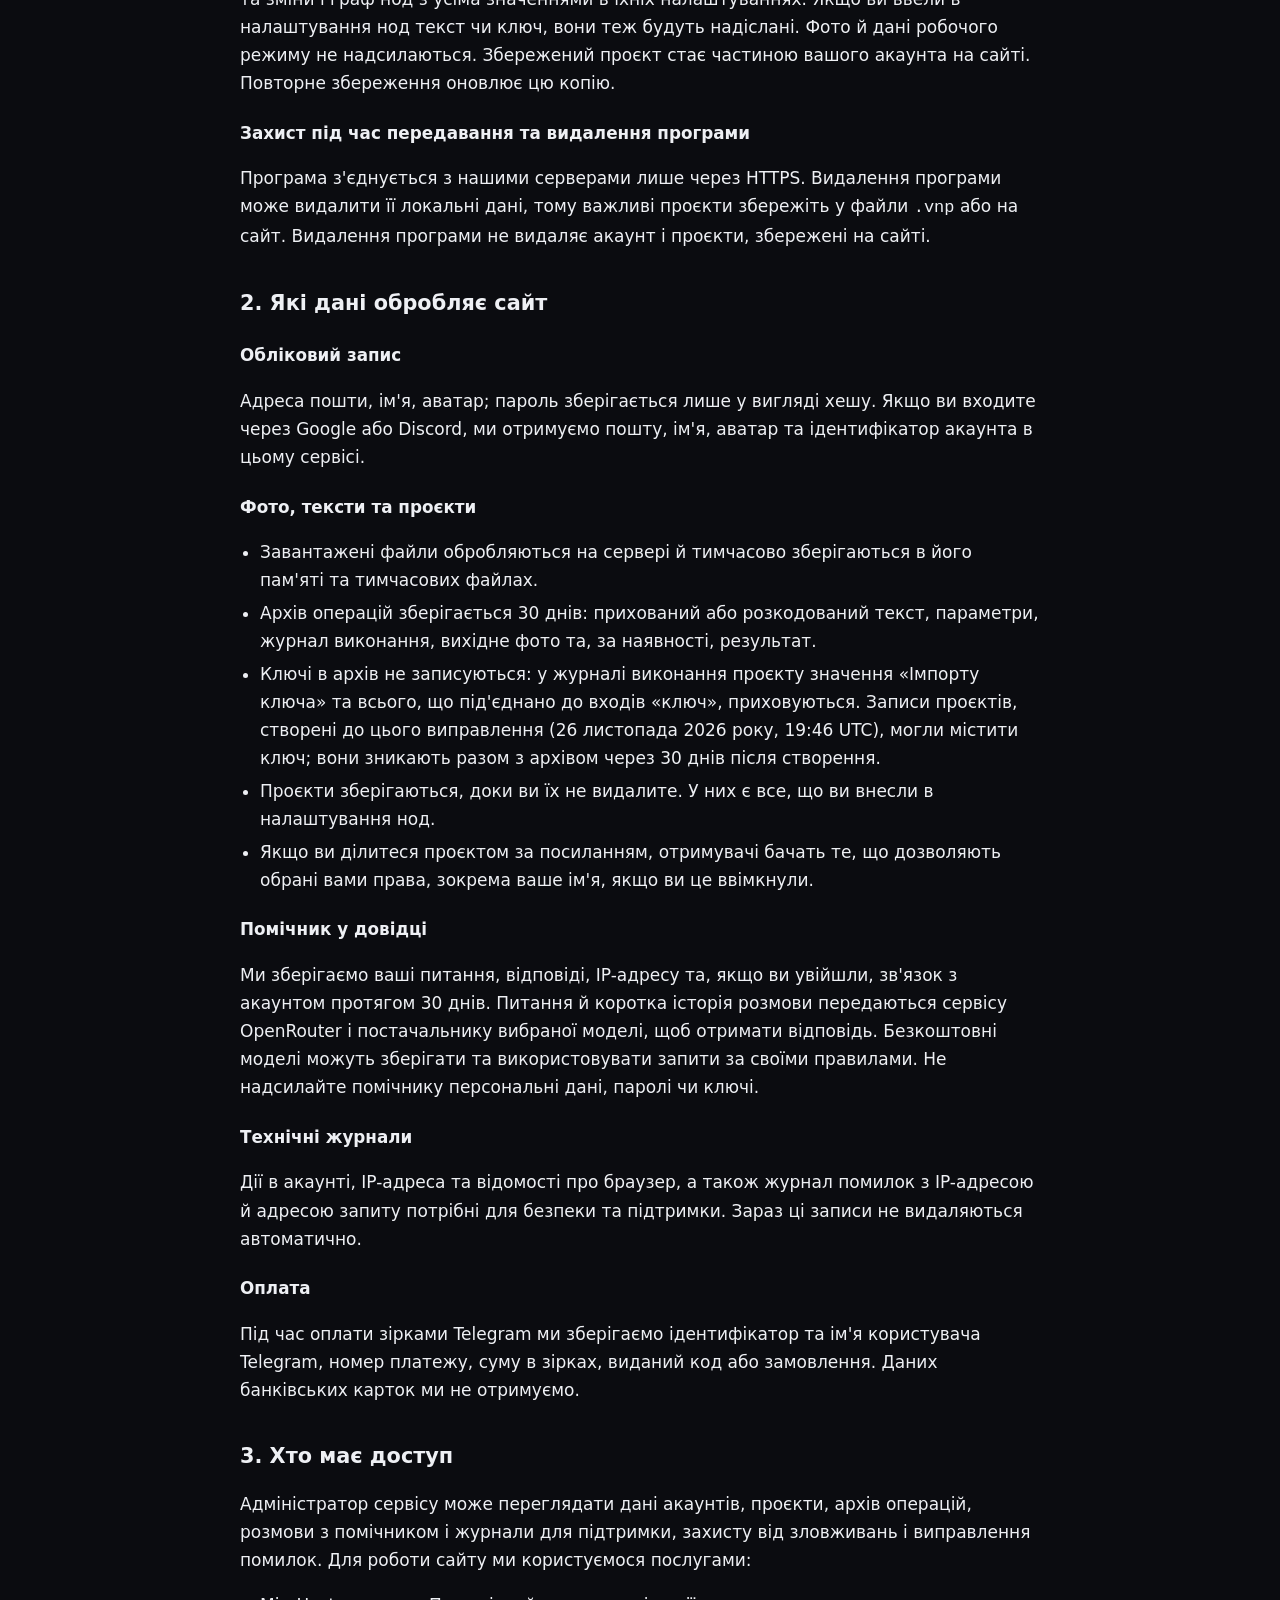
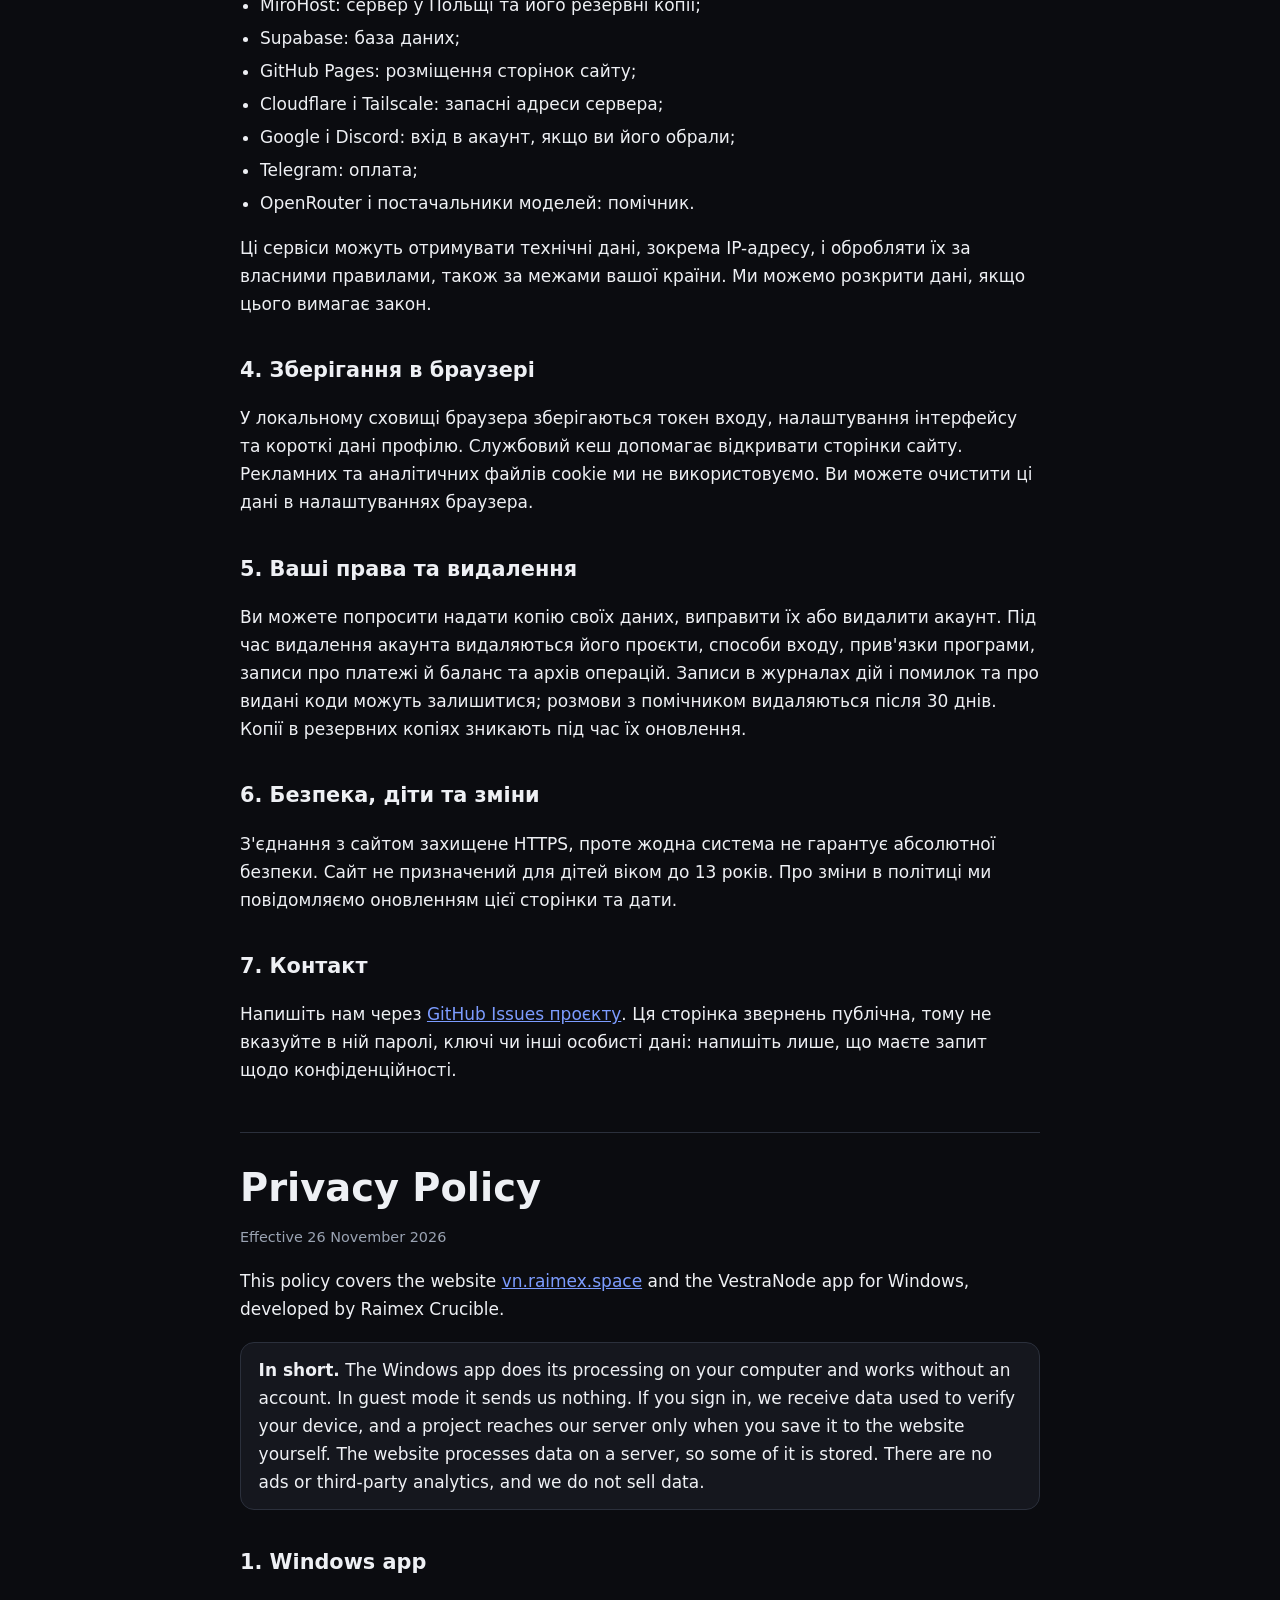
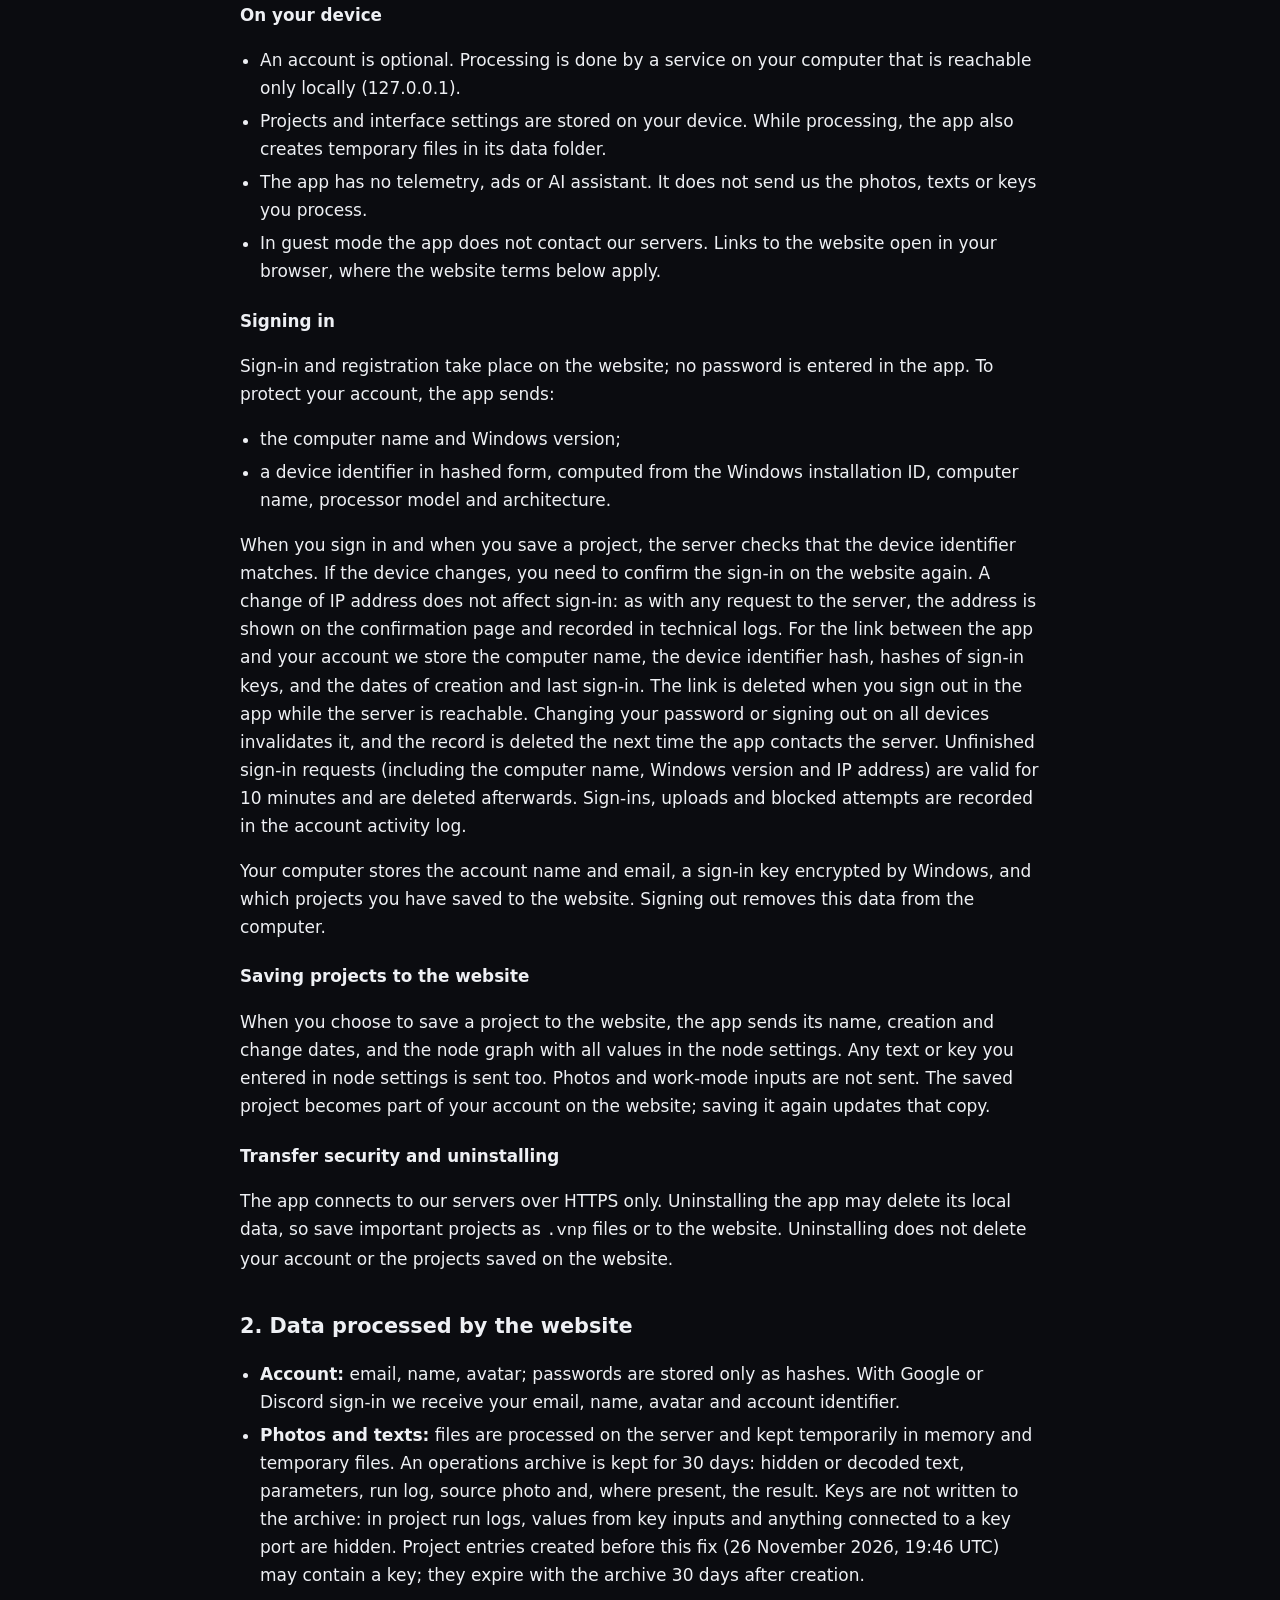
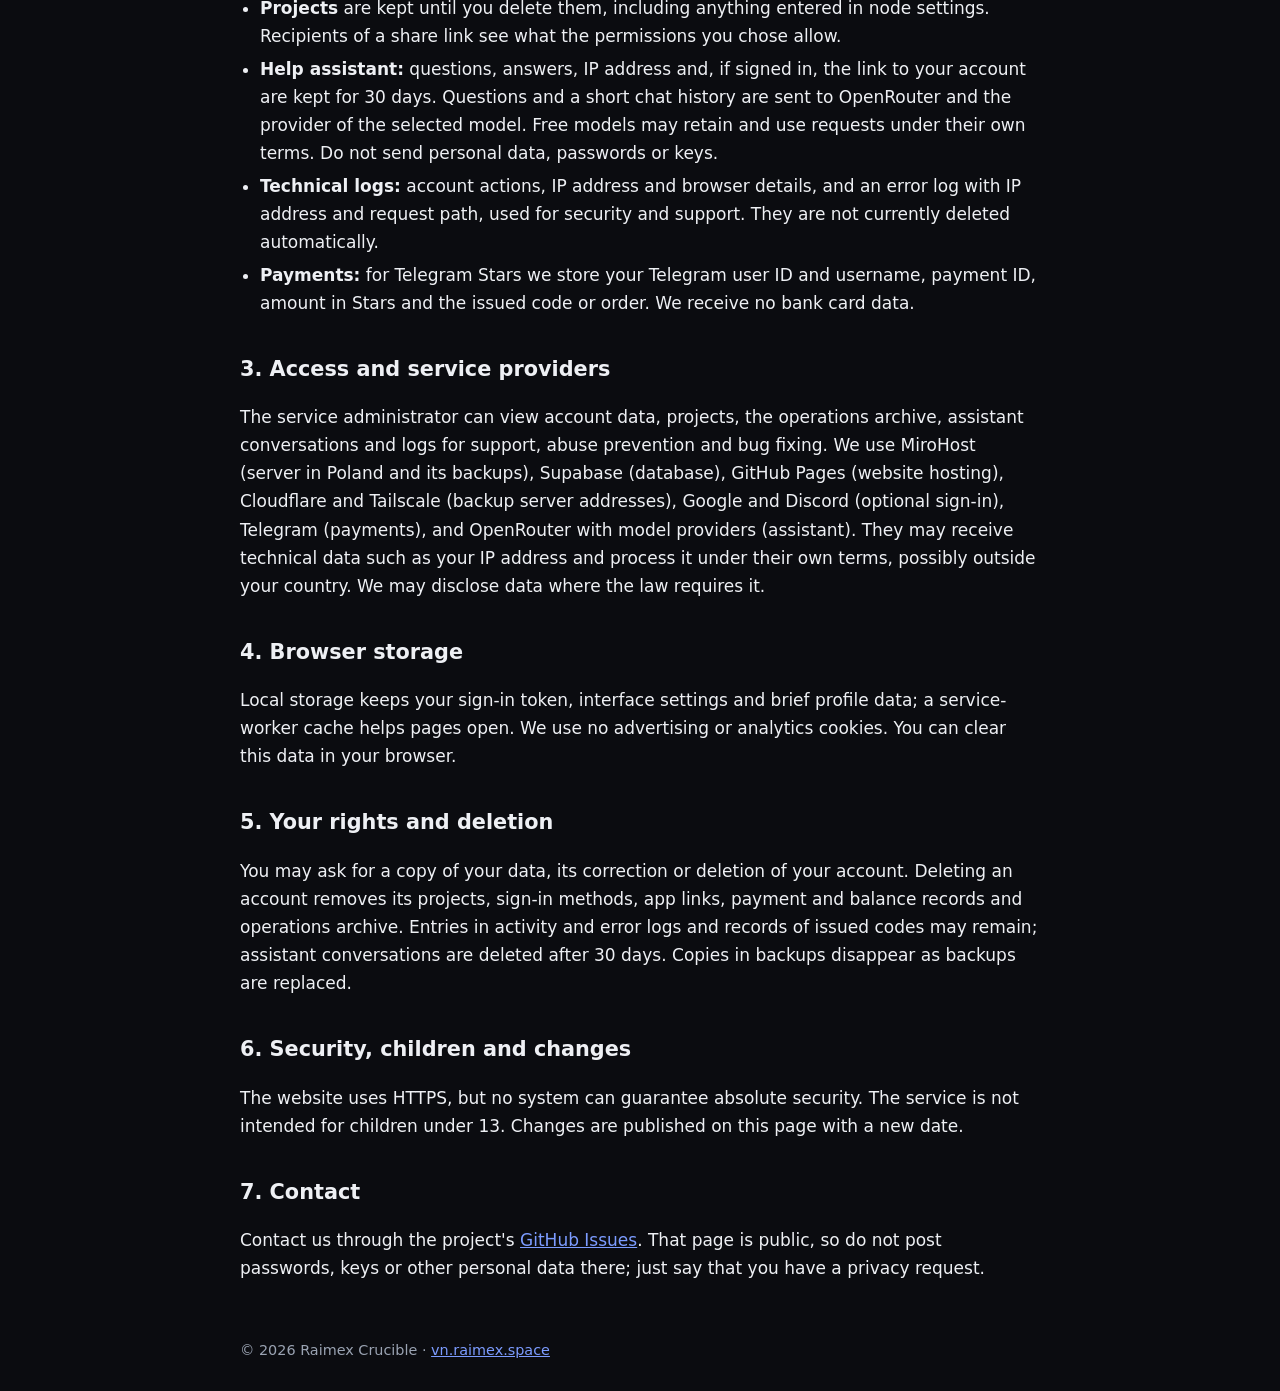
==== commit cfdc025b: "Add desktop app sign-in page and update the privacy policy Co-Authored-By: Claude Sonnet 5.5 <norepl" ====
--- a/privacy/index.html
+++ b/privacy/index.html
@@ -38,17 +38,28 @@
       <h1>Політика конфіденційності</h1>
       <p class="date">Чинна з 26 листопада 2026 року</p>
       <p>Ця політика стосується сайту <a href="https://vn.raimex.space/">vn.raimex.space</a> та програми VestraNode для Windows. Їх розробляє Raimex Crucible.</p>
-      <div class="box"><b>Коротко.</b> Програма для Windows працює в гостьовому режимі, виконує обчислення на вашому комп'ютері й не надсилає нам ваші фото, тексти, ключі чи проєкти. Сайт обробляє дані на сервері, тому частину з них ми зберігаємо. Реклами й сторонньої аналітики немає, дані ми не продаємо.</div>
+      <div class="box"><b>Коротко.</b> Програма для Windows виконує обчислення на вашому комп'ютері й працює без акаунта. У гостьовому режимі вона нічого нам не надсилає. Якщо ви входите в акаунт, ми отримуємо дані для перевірки пристрою, а проєкт потрапляє на сервер лише тоді, коли ви самі зберігаєте його на сайт. Сайт обробляє дані на сервері, тому частину з них ми зберігаємо. Реклами й сторонньої аналітики немає, дані ми не продаємо.</div>
 
       <h2>1. Програма для Windows</h2>
+      <h3>Робота на вашому пристрої</h3>
       <ul>
-        <li>Обліковий запис не потрібен. Обчислення виконує служба на самому комп'ютері, доступна лише локально (127.0.0.1).</li>
+        <li>Обліковий запис не обов'язковий. Обчислення виконує служба на самому комп'ютері, доступна лише локально (127.0.0.1).</li>
         <li>Проєкти й налаштування інтерфейсу зберігаються на вашому пристрої. Під час обробки програма також створює тимчасові файли у своїй теці даних.</li>
-        <li>У програмі немає телеметрії, реклами та помічника ШІ, і вона не передає нам ваші фото, тексти, ключі чи проєкти.</li>
-        <li>Посилання на сайт відкриваються у вашому браузері; далі діють правила для сайту.</li>
-        <li>Видалення програми може видалити її дані. Важливі проєкти збережіть у файли <code>.vnp</code>.</li>
-        <li>Якщо в програмі з'явиться синхронізація з сервером, ми оновимо цю політику до її запуску.</li>
+        <li>У програмі немає телеметрії, реклами та помічника ШІ. Фото, тексти й ключі, які ви обробляєте, вона нам не передає.</li>
+        <li>У гостьовому режимі програма не звертається до наших серверів. Посилання на сайт відкриваються у вашому браузері; далі діють правила для сайту.</li>
       </ul>
+      <h3>Вхід в акаунт</h3>
+      <p>Вхід і реєстрація відбуваються на сайті: пароль у програму не вводиться. Щоб захистити акаунт, програма передає:</p>
+      <ul>
+        <li>назву комп'ютера та версію Windows;</li>
+        <li>ідентифікатор пристрою у вигляді хешу, обчисленого з ідентифікатора встановлення Windows, назви комп'ютера, моделі процесора та архітектури.</li>
+      </ul>
+      <p>Під час входу та збереження проєкту сервер перевіряє, чи збігається ідентифікатор пристрою. Якщо пристрій змінився, вхід потрібно підтвердити на сайті ще раз. Зміна IP-адреси на вхід не впливає: адреса, як і в будь-якому запиті до сервера, показується на сторінці підтвердження та записується в технічні журнали. Для прив'язки ми зберігаємо назву комп'ютера, хеш ідентифікатора пристрою, хеші ключів входу та дати створення й останнього входу. Прив'язка видаляється, коли ви виходите з акаунта в програмі за наявності зв'язку з сервером. Зміна пароля або вихід на всіх пристроях робить її недійсною, а запис видаляється під час наступного звернення програми. Незавершені запити на вхід (серед іншого з назвою комп'ютера, версією Windows та IP-адресою) діють 10 хвилин і згодом видаляються. Входи, вивантаження та заблоковані спроби записуються в журнал дій акаунта.</p>
+      <p>На вашому комп'ютері зберігаються ім'я та пошта акаунта, ключ входу, зашифрований засобами Windows, і відомості про те, які проєкти ви зберегли на сайт. Вихід з акаунта видаляє ці дані з комп'ютера.</p>
+      <h3>Збереження проєктів на сайт</h3>
+      <p>Коли ви натискаєте «На сайт», програма надсилає назву проєкту, дати його створення та зміни і граф нод з усіма значеннями в їхніх налаштуваннях. Якщо ви ввели в налаштування нод текст чи ключ, вони теж будуть надіслані. Фото й дані робочого режиму не надсилаються. Збережений проєкт стає частиною вашого акаунта на сайті. Повторне збереження оновлює цю копію.</p>
+      <h3>Захист під час передавання та видалення програми</h3>
+      <p>Програма з'єднується з нашими серверами лише через HTTPS. Видалення програми може видалити її локальні дані, тому важливі проєкти збережіть у файли <code>.vnp</code> або на сайт. Видалення програми не видаляє акаунт і проєкти, збережені на сайті.</p>
 
       <h2>2. Які дані обробляє сайт</h2>
       <h3>Обліковий запис</h3>
@@ -85,7 +96,7 @@
       <p>У локальному сховищі браузера зберігаються токен входу, налаштування інтерфейсу та короткі дані профілю. Службовий кеш допомагає відкривати сторінки сайту. Рекламних та аналітичних файлів cookie ми не використовуємо. Ви можете очистити ці дані в налаштуваннях браузера.</p>
 
       <h2>5. Ваші права та видалення</h2>
-      <p>Ви можете попросити надати копію своїх даних, виправити їх або видалити акаунт. Під час видалення акаунта видаляються його проєкти, способи входу, записи про платежі й баланс та архів операцій. Записи в журналах дій і помилок та про видані коди можуть залишитися; розмови з помічником видаляються після 30 днів. Копії в резервних копіях зникають під час їх оновлення.</p>
+      <p>Ви можете попросити надати копію своїх даних, виправити їх або видалити акаунт. Під час видалення акаунта видаляються його проєкти, способи входу, прив'язки програми, записи про платежі й баланс та архів операцій. Записи в журналах дій і помилок та про видані коди можуть залишитися; розмови з помічником видаляються після 30 днів. Копії в резервних копіях зникають під час їх оновлення.</p>
 
       <h2>6. Безпека, діти та зміни</h2>
       <p>З'єднання з сайтом захищене HTTPS, проте жодна система не гарантує абсолютної безпеки. Сайт не призначений для дітей віком до 13 років. Про зміни в політиці ми повідомляємо оновленням цієї сторінки та дати.</p>
@@ -98,17 +109,28 @@
       <h1>Privacy Policy</h1>
       <p class="date">Effective 26 November 2026</p>
       <p>This policy covers the website <a href="https://vn.raimex.space/">vn.raimex.space</a> and the VestraNode app for Windows, developed by Raimex Crucible.</p>
-      <div class="box"><b>In short.</b> The Windows app runs in guest mode, does its processing on your computer and does not send us your photos, texts, keys or projects. The website processes data on a server, so some of it is stored. There are no ads or third-party analytics, and we do not sell data.</div>
+      <div class="box"><b>In short.</b> The Windows app does its processing on your computer and works without an account. In guest mode it sends us nothing. If you sign in, we receive data used to verify your device, and a project reaches our server only when you save it to the website yourself. The website processes data on a server, so some of it is stored. There are no ads or third-party analytics, and we do not sell data.</div>
 
       <h2>1. Windows app</h2>
+      <h3>On your device</h3>
       <ul>
-        <li>No account is required. Processing is done by a service on your computer that is reachable only locally (127.0.0.1).</li>
+        <li>An account is optional. Processing is done by a service on your computer that is reachable only locally (127.0.0.1).</li>
         <li>Projects and interface settings are stored on your device. While processing, the app also creates temporary files in its data folder.</li>
-        <li>The app has no telemetry, ads or AI assistant and does not send us your photos, texts, keys or projects.</li>
-        <li>Links to the website open in your browser, where the website terms below apply.</li>
-        <li>Uninstalling the app may delete its data. Save important projects as <code>.vnp</code> files.</li>
-        <li>If server synchronisation is added to the app, we will update this policy before it is released.</li>
+        <li>The app has no telemetry, ads or AI assistant. It does not send us the photos, texts or keys you process.</li>
+        <li>In guest mode the app does not contact our servers. Links to the website open in your browser, where the website terms below apply.</li>
       </ul>
+      <h3>Signing in</h3>
+      <p>Sign-in and registration take place on the website; no password is entered in the app. To protect your account, the app sends:</p>
+      <ul>
+        <li>the computer name and Windows version;</li>
+        <li>a device identifier in hashed form, computed from the Windows installation ID, computer name, processor model and architecture.</li>
+      </ul>
+      <p>When you sign in and when you save a project, the server checks that the device identifier matches. If the device changes, you need to confirm the sign-in on the website again. A change of IP address does not affect sign-in: as with any request to the server, the address is shown on the confirmation page and recorded in technical logs. For the link between the app and your account we store the computer name, the device identifier hash, hashes of sign-in keys, and the dates of creation and last sign-in. The link is deleted when you sign out in the app while the server is reachable. Changing your password or signing out on all devices invalidates it, and the record is deleted the next time the app contacts the server. Unfinished sign-in requests (including the computer name, Windows version and IP address) are valid for 10 minutes and are deleted afterwards. Sign-ins, uploads and blocked attempts are recorded in the account activity log.</p>
+      <p>Your computer stores the account name and email, a sign-in key encrypted by Windows, and which projects you have saved to the website. Signing out removes this data from the computer.</p>
+      <h3>Saving projects to the website</h3>
+      <p>When you choose to save a project to the website, the app sends its name, creation and change dates, and the node graph with all values in the node settings. Any text or key you entered in node settings is sent too. Photos and work-mode inputs are not sent. The saved project becomes part of your account on the website; saving it again updates that copy.</p>
+      <h3>Transfer security and uninstalling</h3>
+      <p>The app connects to our servers over HTTPS only. Uninstalling the app may delete its local data, so save important projects as <code>.vnp</code> files or to the website. Uninstalling does not delete your account or the projects saved on the website.</p>
 
       <h2>2. Data processed by the website</h2>
       <ul>
@@ -127,7 +149,7 @@
       <p>Local storage keeps your sign-in token, interface settings and brief profile data; a service-worker cache helps pages open. We use no advertising or analytics cookies. You can clear this data in your browser.</p>
 
       <h2>5. Your rights and deletion</h2>
-      <p>You may ask for a copy of your data, its correction or deletion of your account. Deleting an account removes its projects, sign-in methods, payment and balance records and operations archive. Entries in activity and error logs and records of issued codes may remain; assistant conversations are deleted after 30 days. Copies in backups disappear as backups are replaced.</p>
+      <p>You may ask for a copy of your data, its correction or deletion of your account. Deleting an account removes its projects, sign-in methods, app links, payment and balance records and operations archive. Entries in activity and error logs and records of issued codes may remain; assistant conversations are deleted after 30 days. Copies in backups disappear as backups are replaced.</p>
 
       <h2>6. Security, children and changes</h2>
       <p>The website uses HTTPS, but no system can guarantee absolute security. The service is not intended for children under 13. Changes are published on this page with a new date.</p>
